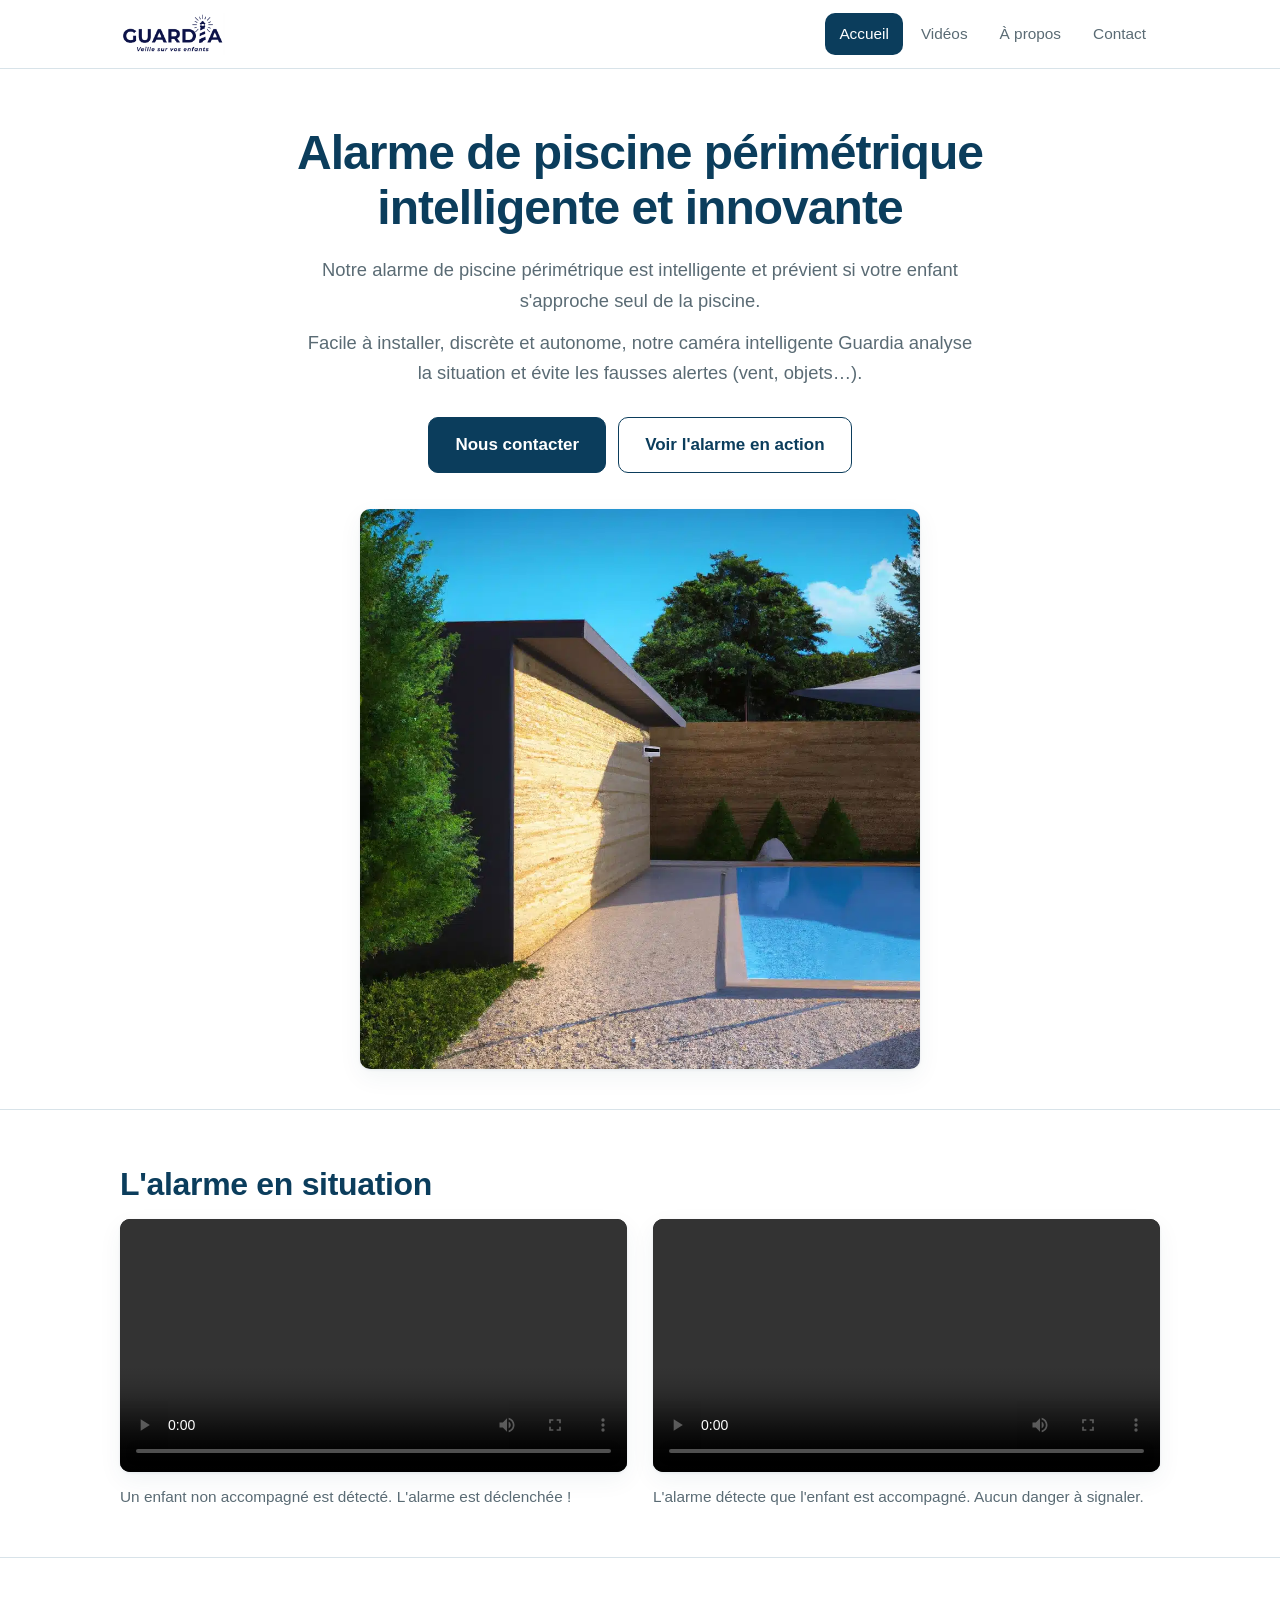
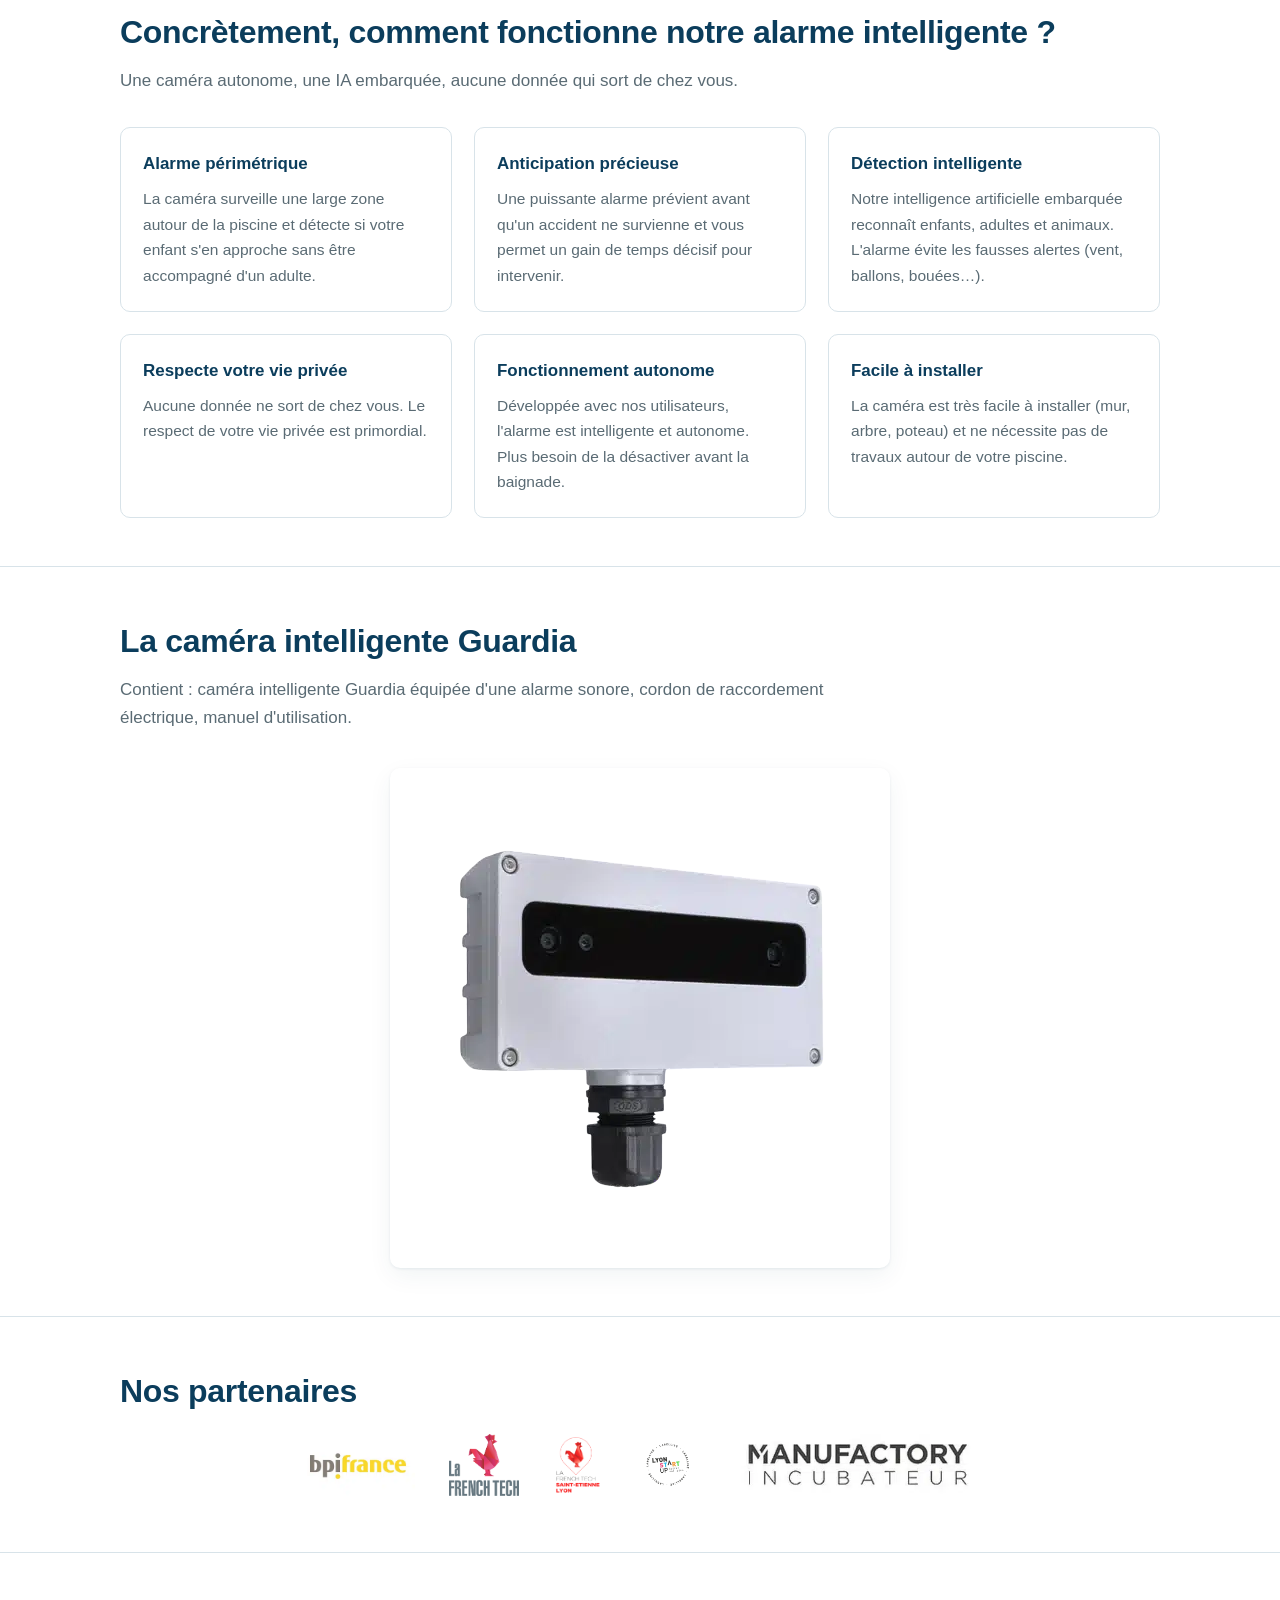
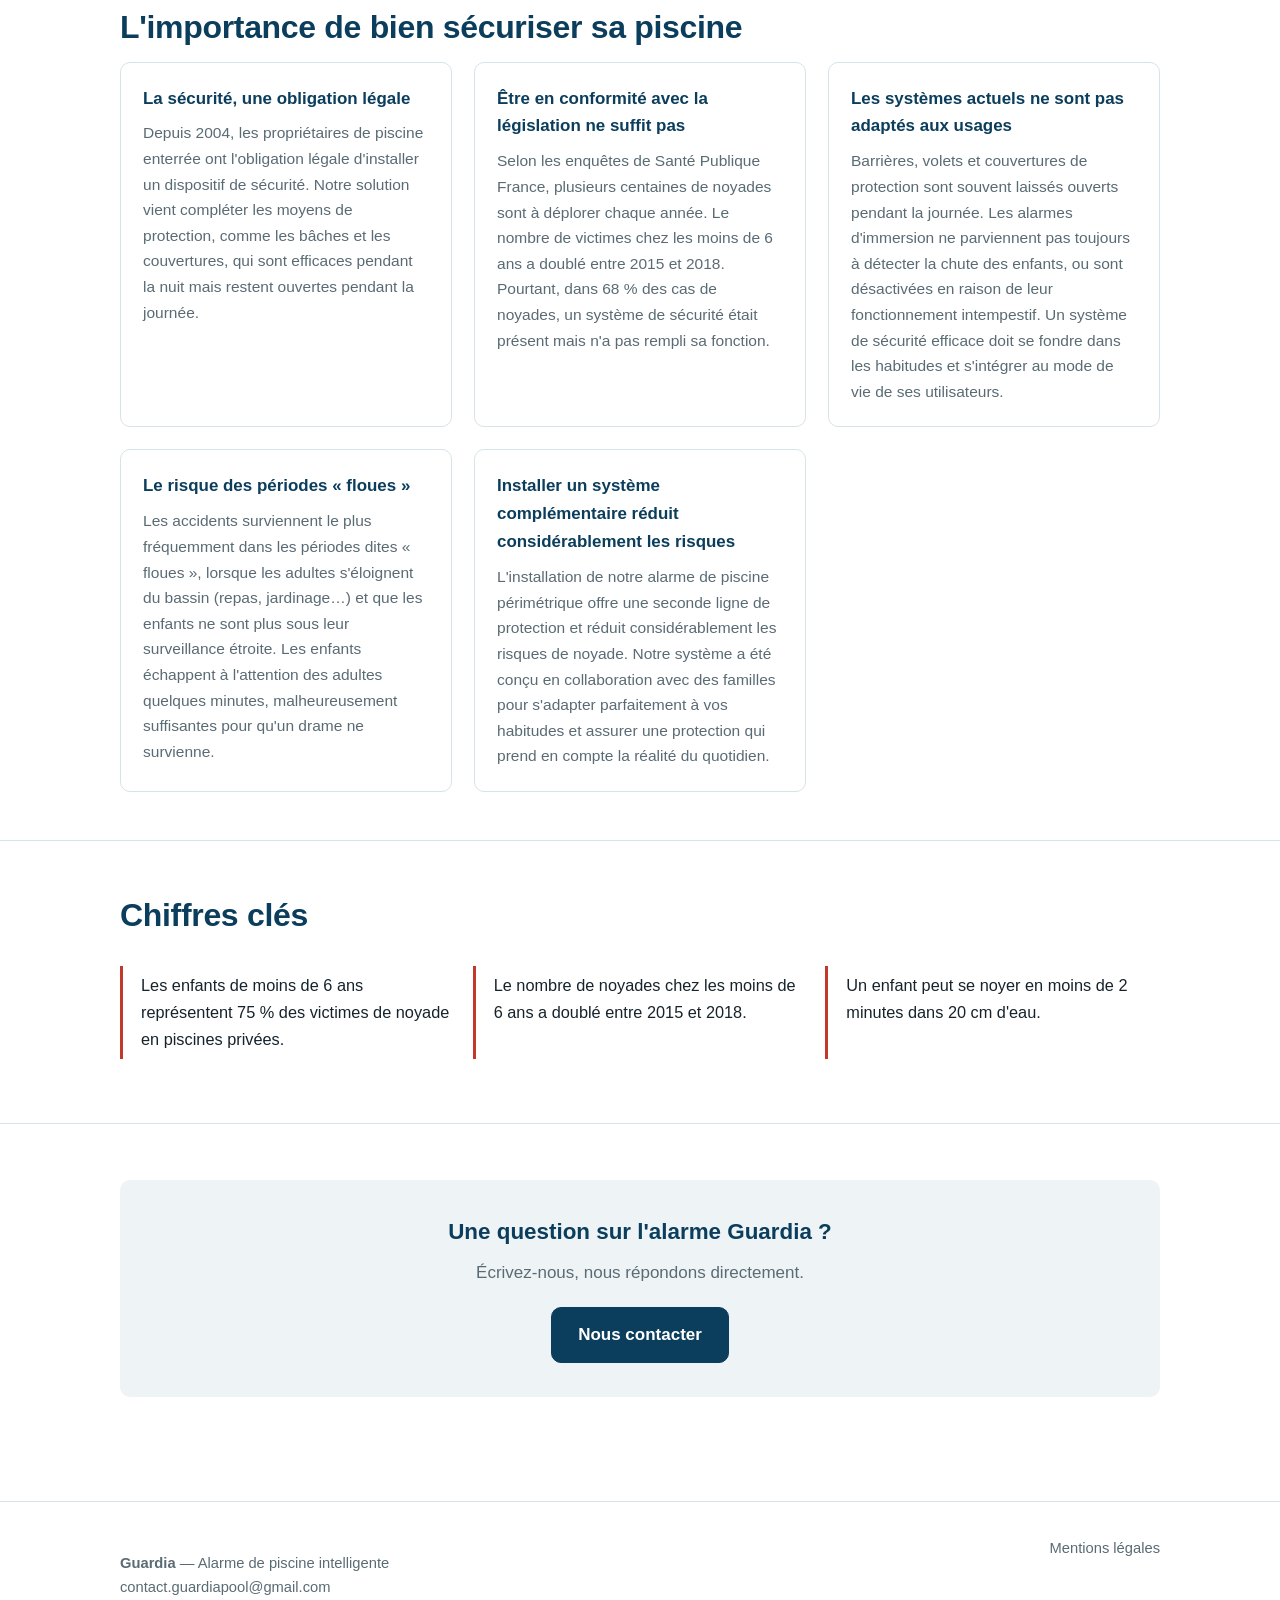
==== index.html @ 623201aa "feat: site vitrine statique de guardiapool.com HTML et CSS purs, sans dépendance ni framework. Les p" ====
<!DOCTYPE html>
<html lang="fr">
<head>
<meta charset="utf-8">
<meta name="viewport" content="width=device-width, initial-scale=1">
<title>Guardiapool — Alarme de piscine intelligente</title>
<meta name="description" content="Alarme de piscine périmétrique intelligente : une caméra autonome à IA embarquée qui prévient si un enfant s&#x27;approche seul du bassin.">
<link rel="icon" type="image/webp" href="assets/img/Lighthouse.webp">
<link rel="stylesheet" href="assets/css/style.css">
<meta property="og:title" content="Guardiapool — Alarme de piscine intelligente">
<meta property="og:description" content="Alarme de piscine périmétrique intelligente : une caméra autonome à IA embarquée qui prévient si un enfant s&#x27;approche seul du bassin.">
<meta property="og:type" content="website">
<meta property="og:locale" content="fr_FR">
<meta property="og:image" content="https://guardiapool.com/assets/img/Piscine-surveillee-par-Guardiapool-3.webp">
</head>
<body>

<header class="site-entete">
  <div class="contenu">
    <a class="logo" href="./">
      <img src="assets/img/cropped-Logo-GUARDIA.webp" alt="Guardiapool" height="42">
    </a>
    <nav class="nav">
        <a href="" aria-current="page">Accueil</a>
        <a href="videos/">Vidéos</a>
        <a href="a-propos/">À propos</a>
        <a href="contact/">Contact</a>
    </nav>
  </div>
</header>

<main>
  <section class="hero">
    <div class="contenu">
      <h1>Alarme de piscine périmétrique <br> intelligente et innovante</h1>
      <p class="accroche">Notre alarme de piscine périmétrique est intelligente et prévient
        si votre enfant s'approche seul de la piscine.</p>
      <p class="accroche">Facile à installer, discrète et autonome, notre caméra intelligente
        Guardia analyse la situation et évite les fausses alertes (vent, objets…).</p>
      <div class="actions">
        <a class="bouton" href="mailto:contact.guardiapool@gmail.com">Nous contacter</a>
        <a class="bouton secondaire" href="videos/">Voir l'alarme en action</a>
      </div>
      <div class="hero-visuel">
        <img src="assets/img/Piscine-surveillee-par-Guardiapool-3.webp"
             alt="Piscine surveillée par la caméra Guardiapool" width="1024" height="1024">
      </div>
    </div>
  </section>

  <section class="section">
    <div class="contenu">
      <h2>L&#x27;alarme en situation</h2>
      <div class="videos">
        <div class="video">
          <figure>
            <video controls preload="metadata" playsinline>
              <source src="assets/video/Danger-detecte.mp4" type="video/mp4">
              Votre navigateur ne peut pas lire cette vidéo.
            </video>
            <figcaption>Un enfant non accompagné est détecté. L&#x27;alarme est déclenchée !</figcaption>
          </figure>
        </div>
        <div class="video">
          <figure>
            <video controls preload="metadata" playsinline>
              <source src="assets/video/Adulte-detecte.mp4" type="video/mp4">
              Votre navigateur ne peut pas lire cette vidéo.
            </video>
            <figcaption>L&#x27;alarme détecte que l&#x27;enfant est accompagné. Aucun danger à signaler.</figcaption>
          </figure>
        </div>
      </div>
    </div>
  </section>

  <section class="section">
    <div class="contenu">
      <h2>Concrètement, comment fonctionne notre alarme intelligente ?</h2>
      <p class="intro">Une caméra autonome, une IA embarquée, aucune donnée qui sort de chez vous.</p>
      <div class="grille">
        <div class="carte">
          <h3>Alarme périmétrique</h3>
          <p>La caméra surveille une large zone autour de la piscine et détecte si votre enfant s&#x27;en approche sans être accompagné d&#x27;un adulte.</p>
        </div>
        <div class="carte">
          <h3>Anticipation précieuse</h3>
          <p>Une puissante alarme prévient avant qu&#x27;un accident ne survienne et vous permet un gain de temps décisif pour intervenir.</p>
        </div>
        <div class="carte">
          <h3>Détection intelligente</h3>
          <p>Notre intelligence artificielle embarquée reconnaît enfants, adultes et animaux. L&#x27;alarme évite les fausses alertes (vent, ballons, bouées…).</p>
        </div>
        <div class="carte">
          <h3>Respecte votre vie privée</h3>
          <p>Aucune donnée ne sort de chez vous. Le respect de votre vie privée est primordial.</p>
        </div>
        <div class="carte">
          <h3>Fonctionnement autonome</h3>
          <p>Développée avec nos utilisateurs, l&#x27;alarme est intelligente et autonome. Plus besoin de la désactiver avant la baignade.</p>
        </div>
        <div class="carte">
          <h3>Facile à installer</h3>
          <p>La caméra est très facile à installer (mur, arbre, poteau) et ne nécessite pas de travaux autour de votre piscine.</p>
        </div>
      </div>
    </div>
  </section>

  <section class="section">
    <div class="contenu">
      <h2>La caméra intelligente Guardia</h2>
      <p class="intro">Contient : caméra intelligente Guardia équipée d'une alarme sonore,
        cordon de raccordement électrique, manuel d'utilisation.</p>
      <div class="hero-visuel">
        <img src="assets/img/Camera-Luxonis.webp" alt="Caméra intelligente Guardia"
             loading="lazy">
      </div>
    </div>
  </section>

  <section class="section">
    <div class="contenu">
      <h2>Nos partenaires</h2>
      <div class="partenaires">
        <img src="assets/img/BPI-France.webp" alt="BPI France" loading="lazy">
        <img src="assets/img/Logo-french-tech.webp" alt="French Tech" loading="lazy">
        <img src="assets/img/Logo_FT_SaintEtienne-Lyon_Couleur__1_.png" alt="French Tech Saint-Étienne — Lyon" loading="lazy">
        <img src="assets/img/Macaron-labellise-LSU.webp" alt="Labellisé Lyon Start Up" loading="lazy">
        <img src="assets/img/Logo-manufactpry.webp" alt="Manufactory" loading="lazy">
      </div>
    </div>
  </section>

  <section class="section">
    <div class="contenu">
      <h2>L'importance de bien sécuriser sa piscine</h2>
      <div class="grille">
        <div class="carte">
          <h3>La sécurité, une obligation légale</h3>
          <p>Depuis 2004, les propriétaires de piscine enterrée ont l&#x27;obligation légale d&#x27;installer un dispositif de sécurité. Notre solution vient compléter les moyens de protection, comme les bâches et les couvertures, qui sont efficaces pendant la nuit mais restent ouvertes pendant la journée.</p>
        </div>
        <div class="carte">
          <h3>Être en conformité avec la législation ne suffit pas</h3>
          <p>Selon les enquêtes de Santé Publique France, plusieurs centaines de noyades sont à déplorer chaque année. Le nombre de victimes chez les moins de 6 ans a doublé entre 2015 et 2018. Pourtant, dans 68 % des cas de noyades, un système de sécurité était présent mais n&#x27;a pas rempli sa fonction.</p>
        </div>
        <div class="carte">
          <h3>Les systèmes actuels ne sont pas adaptés aux usages</h3>
          <p>Barrières, volets et couvertures de protection sont souvent laissés ouverts pendant la journée. Les alarmes d&#x27;immersion ne parviennent pas toujours à détecter la chute des enfants, ou sont désactivées en raison de leur fonctionnement intempestif. Un système de sécurité efficace doit se fondre dans les habitudes et s&#x27;intégrer au mode de vie de ses utilisateurs.</p>
        </div>
        <div class="carte">
          <h3>Le risque des périodes « floues »</h3>
          <p>Les accidents surviennent le plus fréquemment dans les périodes dites « floues », lorsque les adultes s&#x27;éloignent du bassin (repas, jardinage…) et que les enfants ne sont plus sous leur surveillance étroite. Les enfants échappent à l&#x27;attention des adultes quelques minutes, malheureusement suffisantes pour qu&#x27;un drame ne survienne.</p>
        </div>
        <div class="carte">
          <h3>Installer un système complémentaire réduit considérablement les risques</h3>
          <p>L&#x27;installation de notre alarme de piscine périmétrique offre une seconde ligne de protection et réduit considérablement les risques de noyade. Notre système a été conçu en collaboration avec des familles pour s&#x27;adapter parfaitement à vos habitudes et assurer une protection qui prend en compte la réalité du quotidien.</p>
        </div>
      </div>
    </div>
  </section>

  <section class="section">
    <div class="contenu">
      <h2>Chiffres clés</h2>
      <div class="chiffres">
        <p class="chiffre">Les enfants de moins de 6 ans représentent 75 % des victimes de noyade en piscines privées.</p>
        <p class="chiffre">Le nombre de noyades chez les moins de 6 ans a doublé entre 2015 et 2018.</p>
        <p class="chiffre">Un enfant peut se noyer en moins de 2 minutes dans 20 cm d&#x27;eau.</p>
      </div>
    </div>
  </section>

  <section class="section">
    <div class="contenu">
      <div class="bandeau">
        <h2>Une question sur l&#x27;alarme Guardia ?</h2>
        <p>Écrivez-nous, nous répondons directement.</p>
        <a class="bouton" href="mailto:contact.guardiapool@gmail.com">Nous contacter</a>
      </div>
    </div>
  </section>

</main>

<footer class="site-pied">
  <div class="contenu">
    <p class="mention">
      <strong>Guardia</strong> — Alarme de piscine intelligente<br>
      <a href="mailto:contact.guardiapool@gmail.com">contact.guardiapool@gmail.com</a>
    </p>
    <nav>
        <a href="mentions-legales/">Mentions légales</a>
    </nav>
  </div>
</footer>

</body>
</html>
---- assets/css/style.css ----
/* Guardiapool — feuille de style unique, sans dépendance externe. */

:root {
  --bleu:        #0b3d5c;
  --bleu-clair:  #1a6f9e;
  --eau:         #2fa8c8;
  --encre:       #16232b;
  --gris:        #5a6b74;
  --gris-clair:  #eef3f6;
  --bordure:     #d8e3e9;
  --blanc:       #ffffff;
  --alerte:      #c0392b;
  --rayon:       10px;
  --largeur:     1080px;
  --ombre:       0 1px 3px rgba(11, 61, 92, .08), 0 8px 24px rgba(11, 61, 92, .06);
}

*, *::before, *::after { box-sizing: border-box; }

html { -webkit-text-size-adjust: 100%; }

body {
  margin: 0;
  font-family: -apple-system, BlinkMacSystemFont, "Segoe UI", Roboto, Helvetica, Arial, sans-serif;
  font-size: 17px;
  line-height: 1.65;
  color: var(--encre);
  background: var(--blanc);
}

img, video { max-width: 100%; height: auto; display: block; }

a { color: var(--bleu-clair); }
a:hover { color: var(--bleu); }

.contenu { max-width: var(--largeur); margin: 0 auto; padding: 0 20px; }

/* ---------- En-tête ---------- */

.site-entete {
  border-bottom: 1px solid var(--bordure);
  background: var(--blanc);
  position: sticky;
  top: 0;
  z-index: 10;
}

.site-entete .contenu {
  display: flex;
  align-items: center;
  justify-content: space-between;
  gap: 16px;
  min-height: 68px;
  flex-wrap: wrap;
}

.logo { display: flex; align-items: center; text-decoration: none; color: var(--bleu); }
.logo img { height: 42px; width: auto; }

.nav { display: flex; gap: 4px; flex-wrap: wrap; }
.nav a {
  padding: 8px 14px;
  border-radius: var(--rayon);
  text-decoration: none;
  color: var(--gris);
  font-weight: 500;
  font-size: .96rem;
}
.nav a:hover { background: var(--gris-clair); color: var(--bleu); }
.nav a[aria-current="page"] { background: var(--bleu); color: var(--blanc); }

/* ---------- Hero ---------- */

.hero { padding: 56px 0 40px; text-align: center; }
.hero h1 {
  font-size: clamp(1.9rem, 5vw, 3rem);
  line-height: 1.15;
  margin: 0 0 20px;
  color: var(--bleu);
  letter-spacing: -.02em;
}
.hero .accroche { font-size: 1.15rem; color: var(--gris); max-width: 680px; margin: 0 auto 12px; }

.hero-visuel { margin: 36px auto 0; max-width: 560px; }
.hero-visuel img { border-radius: var(--rayon); box-shadow: var(--ombre); margin: 0 auto; }

/* ---------- Boutons ---------- */

.bouton {
  display: inline-block;
  padding: 13px 26px;
  border-radius: var(--rayon);
  background: var(--bleu);
  color: var(--blanc) !important;
  text-decoration: none;
  font-weight: 600;
  border: 1px solid var(--bleu);
}
.bouton:hover { background: var(--bleu-clair); border-color: var(--bleu-clair); }
.bouton.secondaire { background: transparent; color: var(--bleu) !important; }
.bouton.secondaire:hover { background: var(--gris-clair); }
.actions { display: flex; gap: 12px; justify-content: center; flex-wrap: wrap; margin-top: 28px; }

/* ---------- Sections ---------- */

.section { padding: 48px 0; border-top: 1px solid var(--bordure); }
.section > .contenu > h2 {
  font-size: clamp(1.4rem, 3.5vw, 2rem);
  color: var(--bleu);
  margin: 0 0 8px;
  letter-spacing: -.01em;
}
.section .intro { color: var(--gris); margin: 0 0 32px; max-width: 720px; }

.grille { display: grid; gap: 22px; grid-template-columns: repeat(auto-fit, minmax(260px, 1fr)); }

.carte {
  border: 1px solid var(--bordure);
  border-radius: var(--rayon);
  padding: 22px;
  background: var(--blanc);
}
.carte h3 { margin: 0 0 8px; font-size: 1.06rem; color: var(--bleu); }
.carte p { margin: 0; color: var(--gris); font-size: .97rem; }

/* ---------- Vidéos ---------- */

.videos { display: grid; gap: 26px; grid-template-columns: repeat(auto-fit, minmax(300px, 1fr)); }
.video figure { margin: 0; }
.video video { border-radius: var(--rayon); background: #000; width: 100%; box-shadow: var(--ombre); }
.video figcaption { margin-top: 12px; color: var(--gris); font-size: .96rem; }

/* ---------- Chiffres ---------- */

.chiffres { display: grid; gap: 18px; grid-template-columns: repeat(auto-fit, minmax(240px, 1fr)); }
.chiffre {
  border-left: 3px solid var(--alerte);
  padding: 6px 0 6px 18px;
  color: var(--encre);
  font-size: 1.02rem;
}

/* ---------- Partenaires ---------- */

.partenaires {
  display: flex;
  flex-wrap: wrap;
  gap: 34px;
  align-items: center;
  justify-content: center;
  padding: 8px 0;
}
.partenaires img { max-height: 62px; width: auto; opacity: .85; }
.partenaires img:hover { opacity: 1; }

/* ---------- Prose (mentions légales) ---------- */

.prose { max-width: 760px; padding: 40px 0 56px; }
.prose h1 { font-size: 1.9rem; color: var(--bleu); margin: 0 0 6px; letter-spacing: -.01em; }
.prose h2 { font-size: 1.2rem; color: var(--bleu); margin: 34px 0 8px; }
.prose h3 { font-size: 1.04rem; margin: 24px 0 6px; }
.prose p, .prose li { color: var(--encre); }
.prose .date { color: var(--gris); font-size: .93rem; margin-bottom: 28px; }
.prose ul { padding-left: 22px; }

/* ---------- Bandeau contact ---------- */

.bandeau {
  background: var(--gris-clair);
  border-radius: var(--rayon);
  padding: 34px 26px;
  text-align: center;
  margin: 8px 0;
}
.bandeau h2 { margin: 0 0 8px; color: var(--bleu); font-size: 1.4rem; }
.bandeau p { margin: 0 0 20px; color: var(--gris); }

/* ---------- Pied de page ---------- */

.site-pied {
  border-top: 1px solid var(--bordure);
  margin-top: 48px;
  padding: 34px 0;
  font-size: .92rem;
  color: var(--gris);
}
.site-pied .contenu { display: flex; gap: 20px; justify-content: space-between; flex-wrap: wrap; }
.site-pied a { color: var(--gris); text-decoration: none; }
.site-pied a:hover { color: var(--bleu); text-decoration: underline; }
.site-pied nav { display: flex; gap: 16px; flex-wrap: wrap; }
.site-pied .mention { max-width: 420px; }

@media (max-width: 600px) {
  body { font-size: 16px; }
  .hero { padding: 36px 0 28px; }
  .section { padding: 36px 0; }
  .site-entete .contenu {
    min-height: 0;
    padding: 10px 16px;
    gap: 8px;
  }
  .logo img { height: 34px; }
  /* La nav doit tenir sur une seule ligne à 375 px. */
  .nav { gap: 2px; }
  .nav a { padding: 7px 9px; font-size: .86rem; }
}
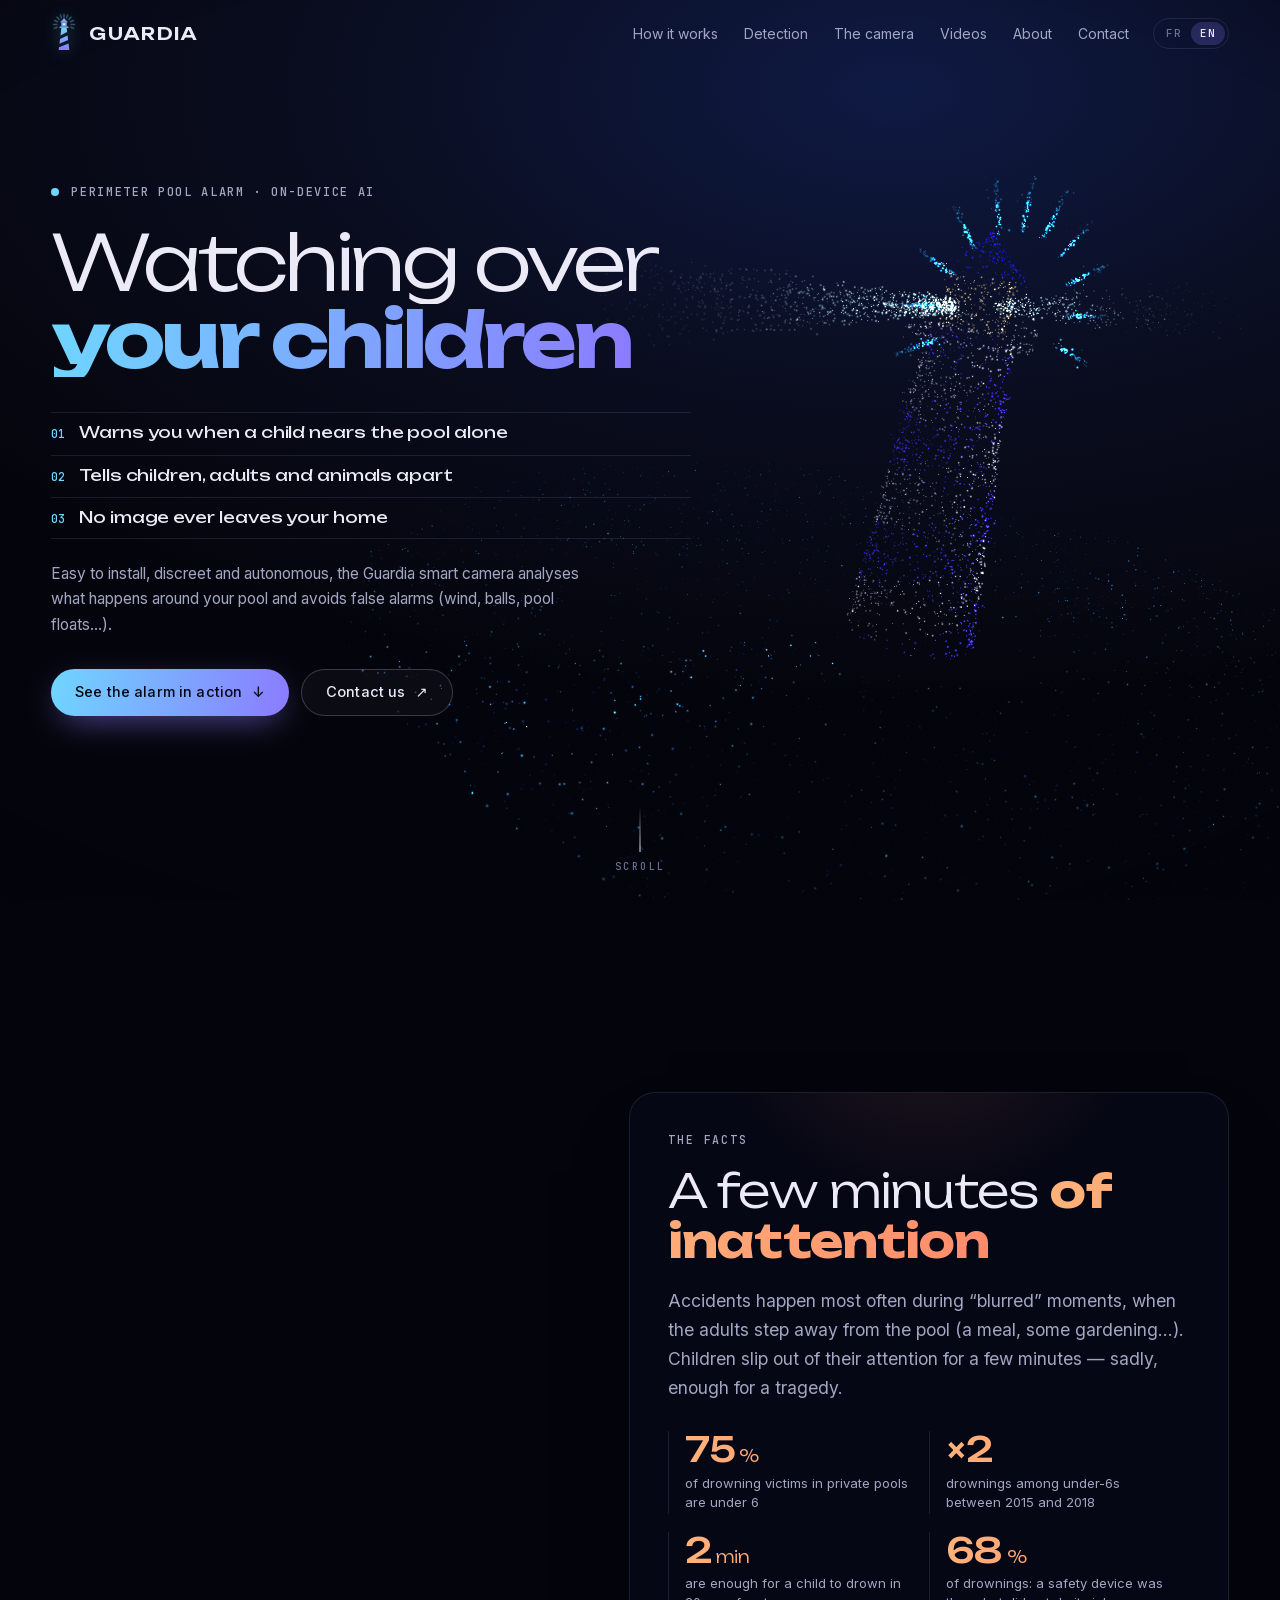
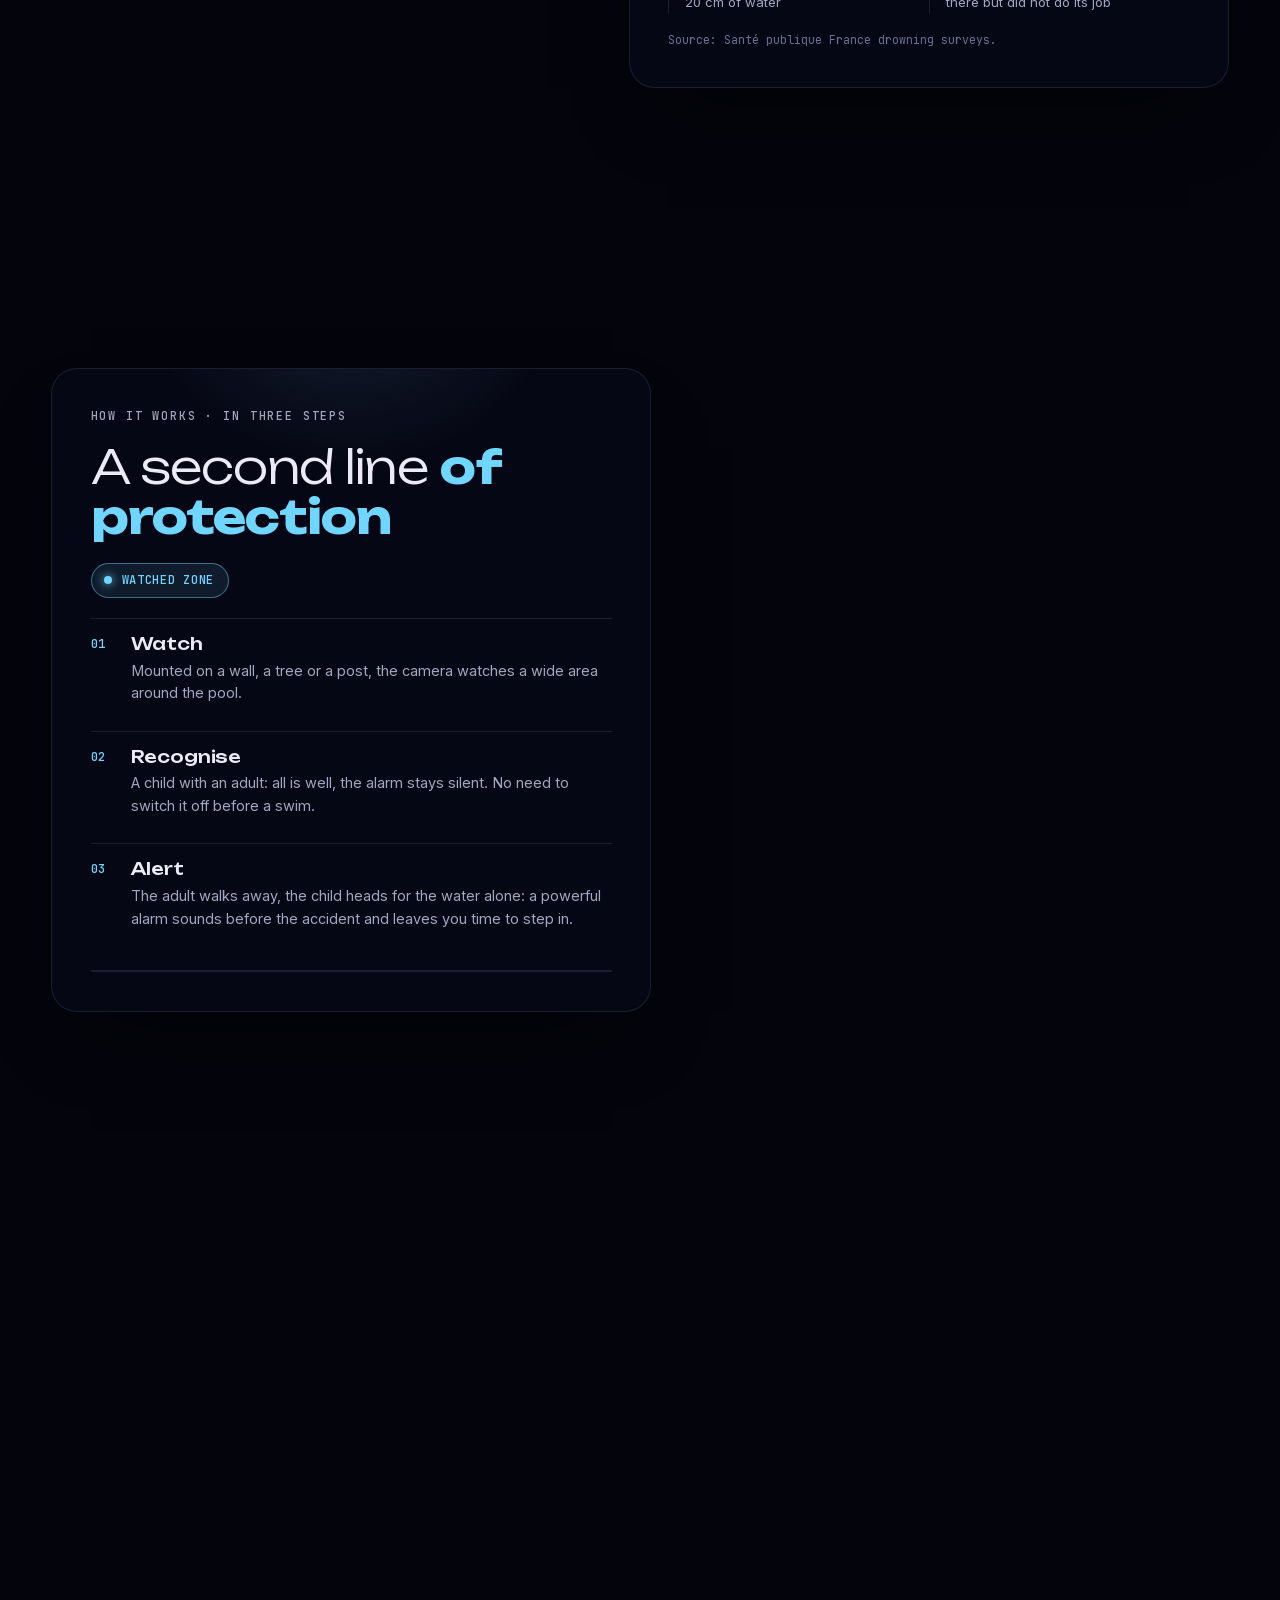
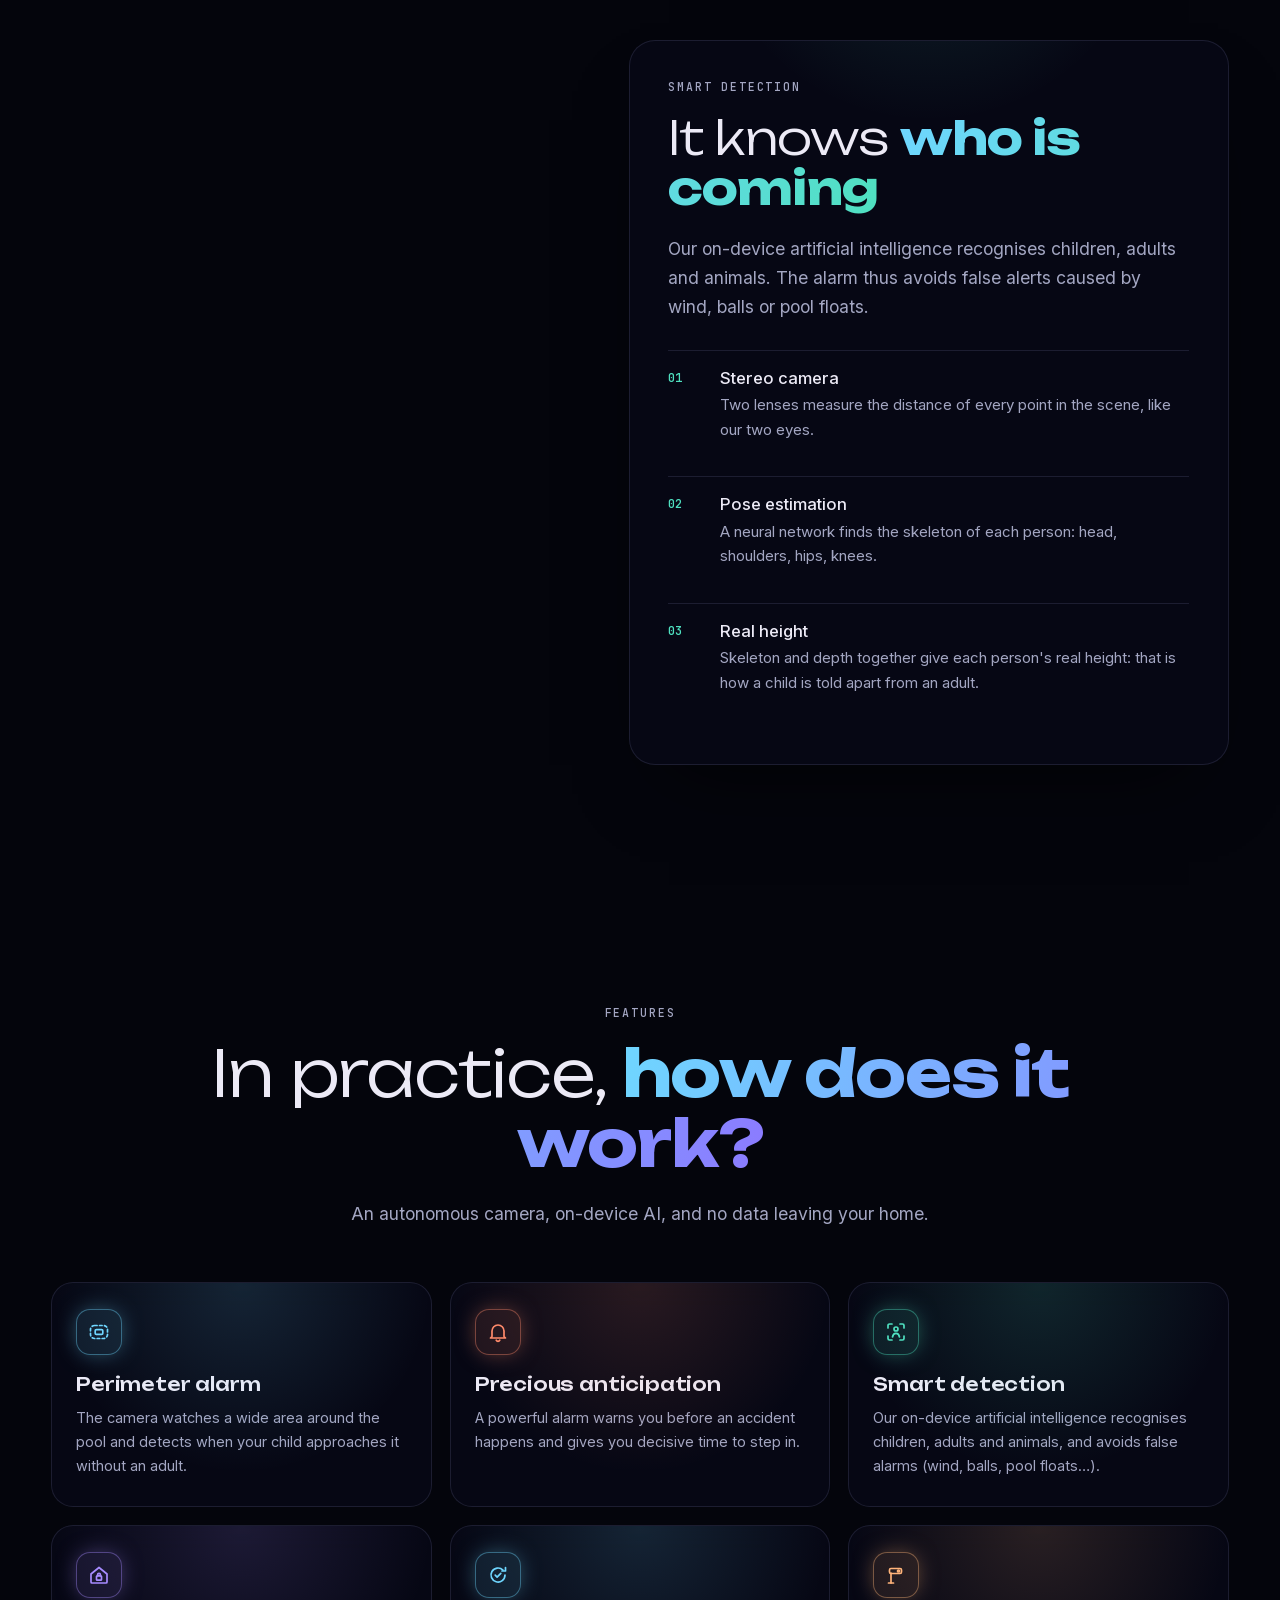
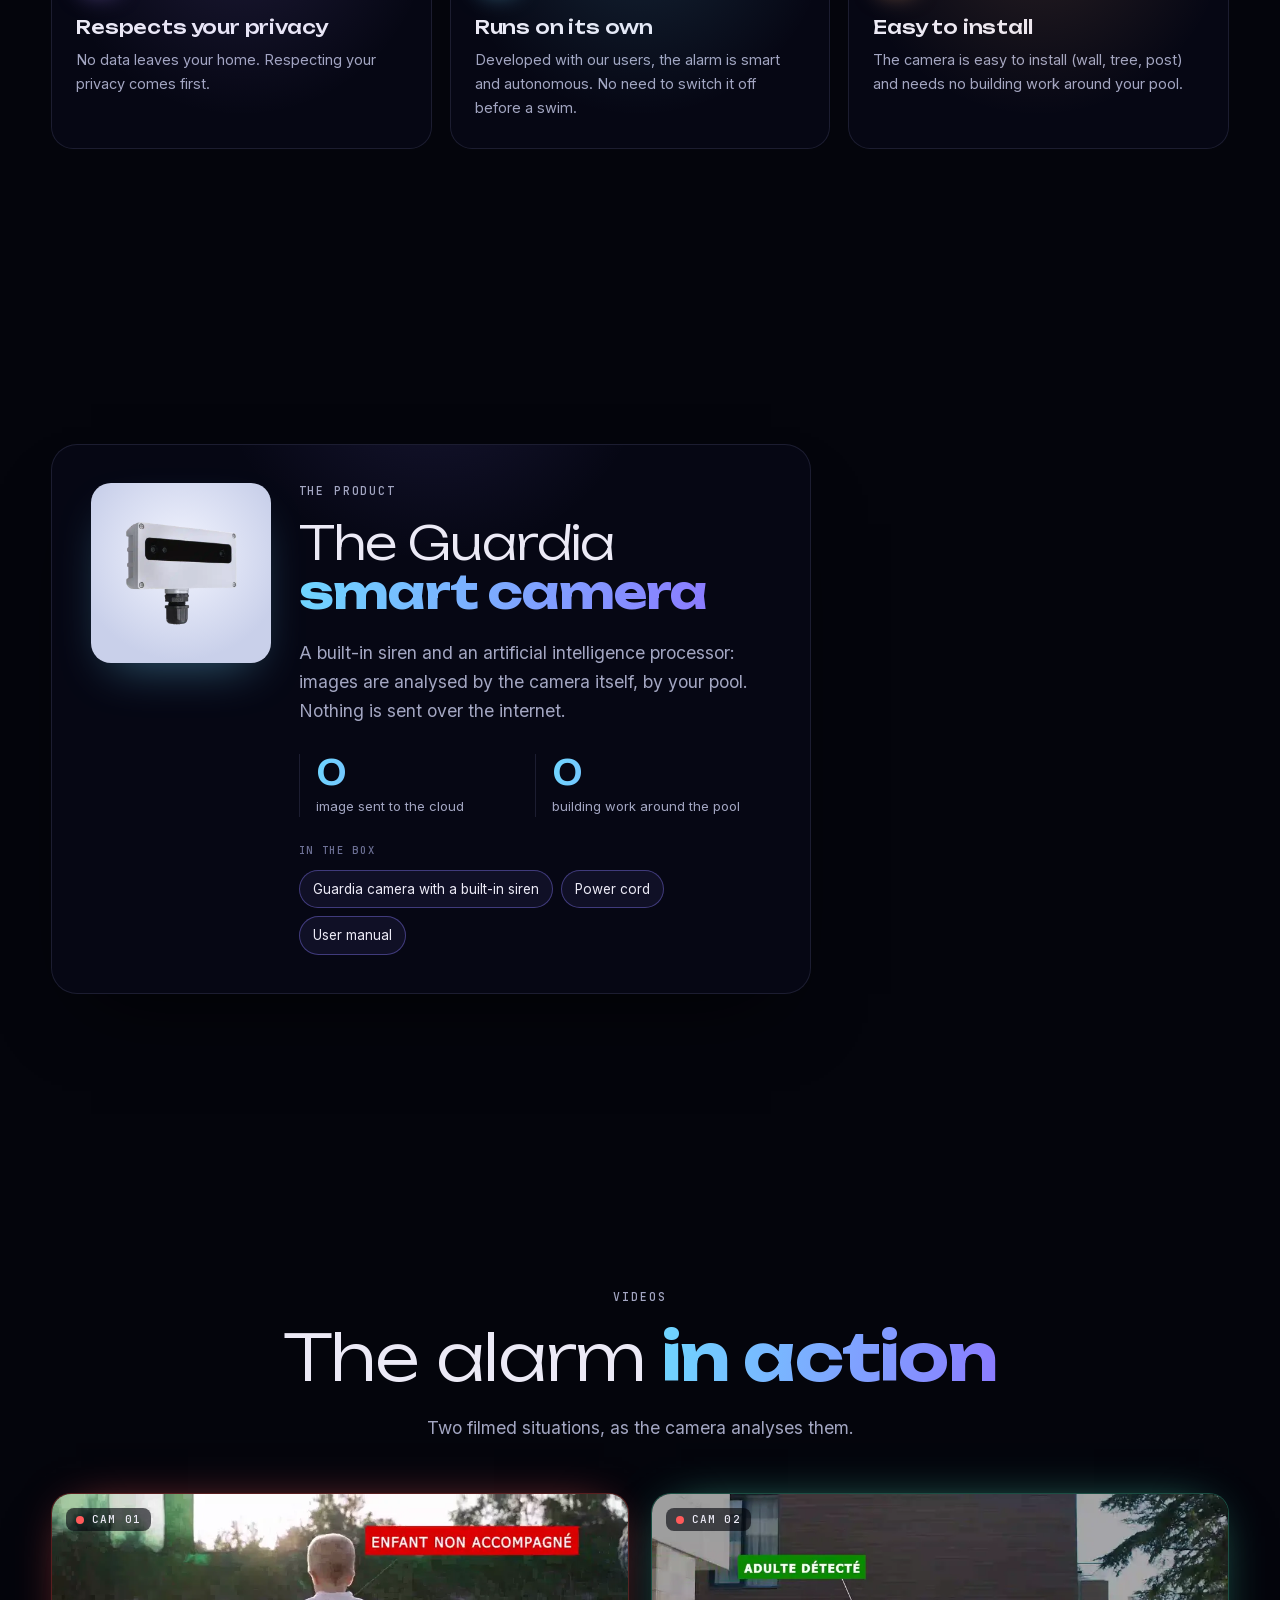
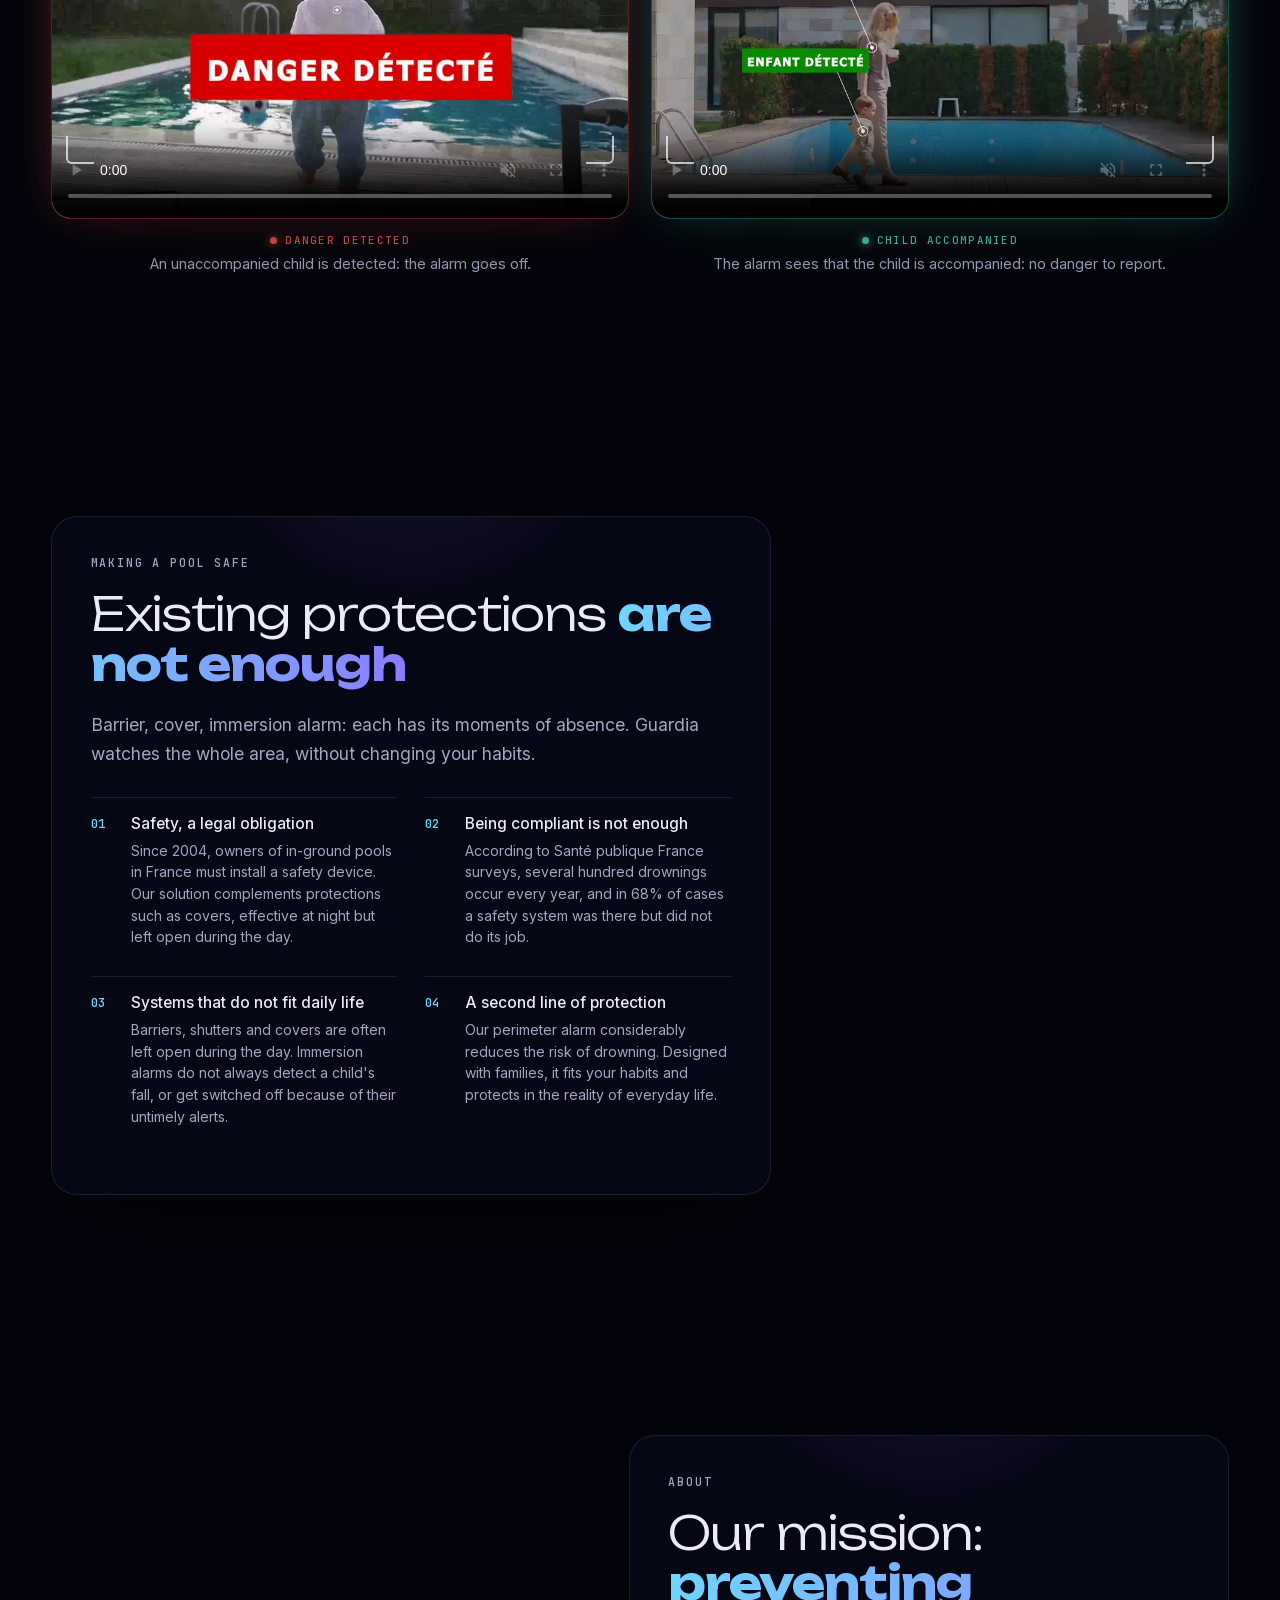
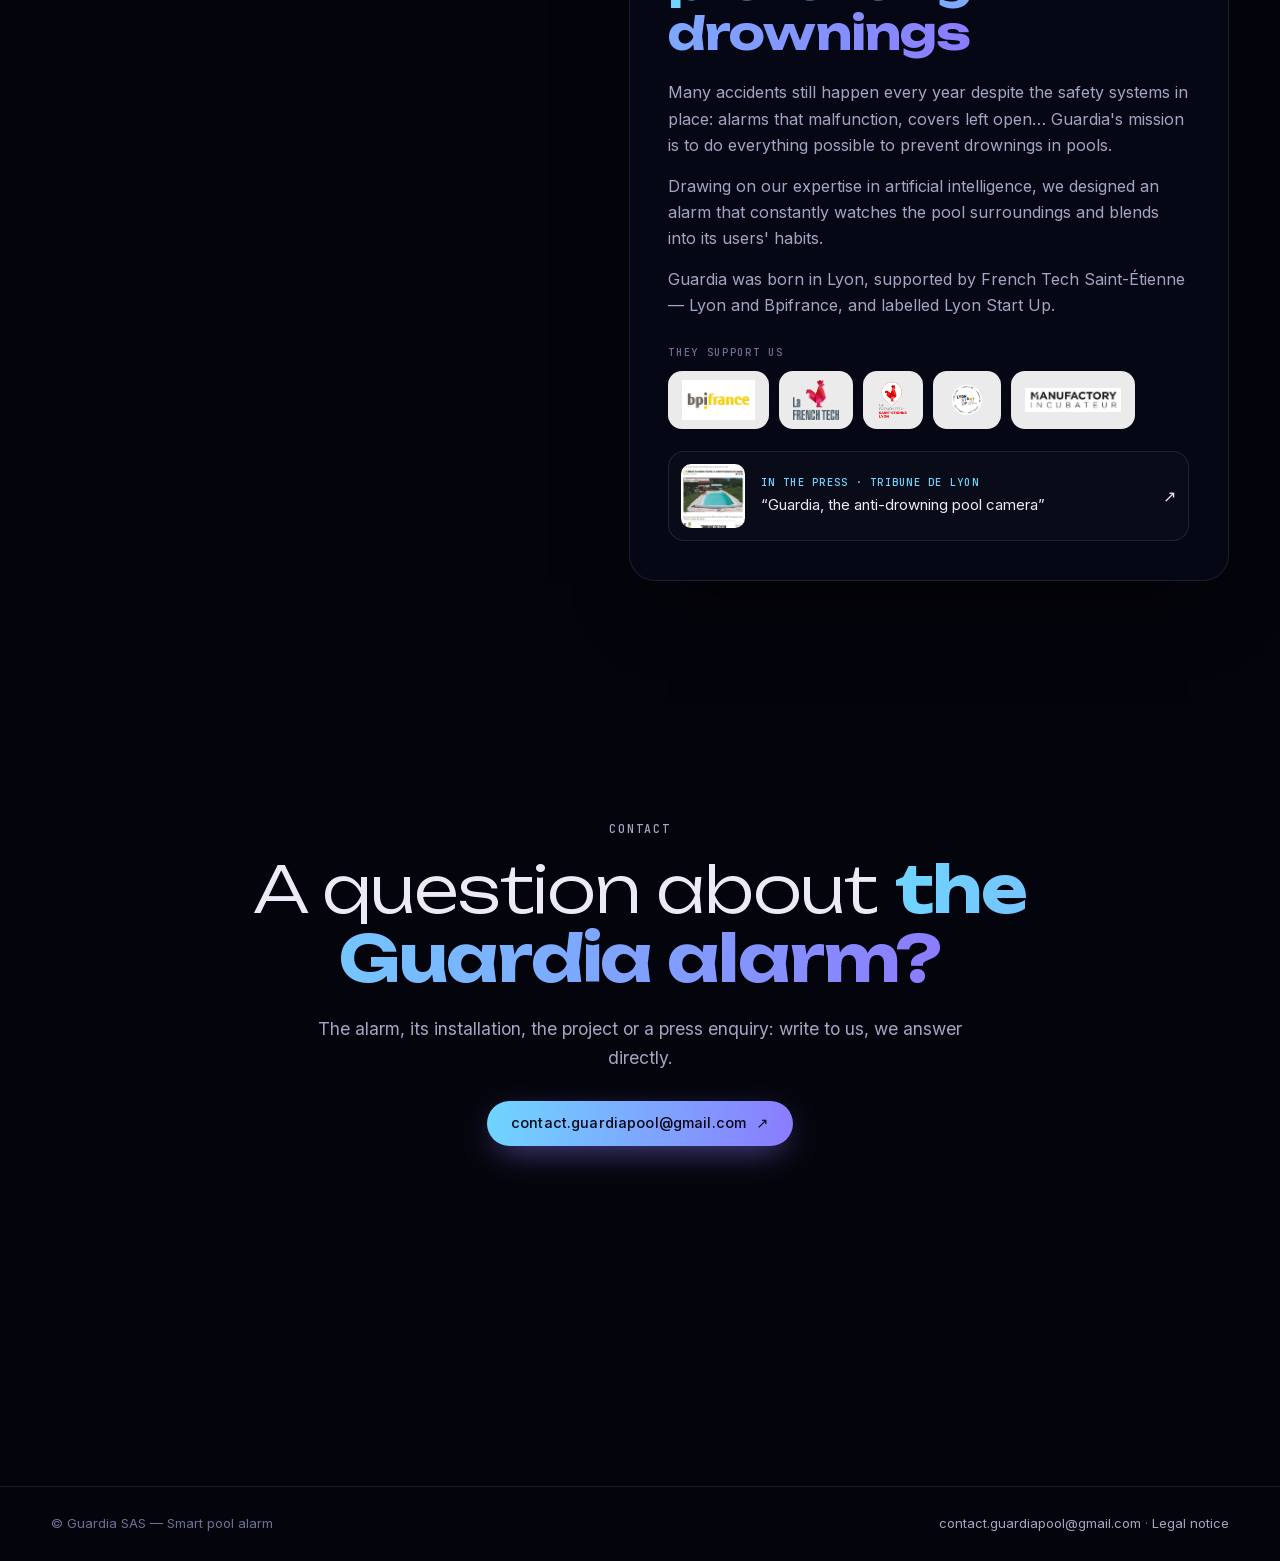
==== commit 3a465f37: "Redesign: the shared dark identity with a particle field, bilingual one-page site Same visual langua" ====
--- a/index.html
+++ b/index.html
@@ -1,199 +1,346 @@
-<!DOCTYPE html>
+<!doctype html>
 <html lang="fr">
 <head>
-<meta charset="utf-8">
-<meta name="viewport" content="width=device-width, initial-scale=1">
-<title>Guardiapool — Alarme de piscine intelligente</title>
-<meta name="description" content="Alarme de piscine périmétrique intelligente : une caméra autonome à IA embarquée qui prévient si un enfant s&#x27;approche seul du bassin.">
-<link rel="icon" type="image/webp" href="assets/img/Lighthouse.webp">
-<link rel="stylesheet" href="assets/css/style.css">
-<meta property="og:title" content="Guardiapool — Alarme de piscine intelligente">
-<meta property="og:description" content="Alarme de piscine périmétrique intelligente : une caméra autonome à IA embarquée qui prévient si un enfant s&#x27;approche seul du bassin.">
-<meta property="og:type" content="website">
-<meta property="og:locale" content="fr_FR">
-<meta property="og:image" content="https://guardiapool.com/assets/img/Piscine-surveillee-par-Guardiapool-3.webp">
+  <meta charset="utf-8">
+  <meta name="viewport" content="width=device-width, initial-scale=1">
+  <title>Guardia — Alarme de piscine périmétrique intelligente</title>
+  <meta name="description" content="Alarme de piscine périmétrique intelligente : une caméra autonome à IA embarquée qui prévient si un enfant s&#x27;approche seul du bassin. Aucune image ne sort de chez vous.">
+  <meta name="theme-color" content="#04050c">
+  <link rel="canonical" href="https://guardiapool.com/">
+  <link rel="alternate" hreflang="fr" href="https://guardiapool.com/?lang=fr">
+  <link rel="alternate" hreflang="en" href="https://guardiapool.com/?lang=en">
+  <link rel="alternate" hreflang="x-default" href="https://guardiapool.com/">
+  <meta property="og:type" content="website">
+  <meta property="og:url" content="https://guardiapool.com/">
+  <meta property="og:title" content="Guardia — Alarme de piscine périmétrique intelligente">
+  <meta property="og:description" content="Alarme de piscine périmétrique intelligente : une caméra autonome à IA embarquée qui prévient si un enfant s&#x27;approche seul du bassin. Aucune image ne sort de chez vous.">
+  <meta property="og:image" content="https://guardiapool.com/assets/og.jpg">
+  <meta name="twitter:card" content="summary_large_image">
+  <script>
+    (function () {
+      var ok = ['fr', 'en'], lang = null;
+      try {
+        var q = new URLSearchParams(location.search).get('lang');
+        if (ok.indexOf(q) >= 0) { lang = q; localStorage.setItem('lang', q); }
+        else if (ok.indexOf(localStorage.getItem('lang')) >= 0) lang = localStorage.getItem('lang');
+      } catch (e) {}
+      if (!lang) {
+        var ls = navigator.languages || [navigator.language || ''];
+        for (var i = 0; i < ls.length && !lang; i++) { var b = String(ls[i]).slice(0, 2).toLowerCase(); if (ok.indexOf(b) >= 0) lang = b; }
+      }
+      document.documentElement.lang = lang || 'en';
+    })();
+  </script>
+  <link rel="icon" type="image/svg+xml" href="assets/img/favicon.svg">
+  <link rel="apple-touch-icon" href="assets/img/icon-256.png">
+  <link rel="preload" as="font" type="font/woff2" href="assets/fonts/unbounded-latin.woff2" crossorigin>
+  <link rel="preload" as="font" type="font/woff2" href="assets/fonts/inter-latin.woff2" crossorigin>
+  <link href="assets/css/style.css" rel="stylesheet">
+  <script type="importmap">
+  {
+    "imports": {
+      "three": "./assets/vendor/three.module.js"
+    }
+  }
+  </script>
 </head>
-<body>
-
-<header class="site-entete">
-  <div class="contenu">
-    <a class="logo" href="./">
-      <img src="assets/img/cropped-Logo-GUARDIA.webp" alt="Guardiapool" height="42">
-    </a>
-    <nav class="nav">
-        <a href="" aria-current="page">Accueil</a>
-        <a href="videos/">Vidéos</a>
-        <a href="a-propos/">À propos</a>
-        <a href="contact/">Contact</a>
-    </nav>
-  </div>
-</header>
-
-<main>
-  <section class="hero">
-    <div class="contenu">
-      <h1>Alarme de piscine périmétrique <br> intelligente et innovante</h1>
-      <p class="accroche">Notre alarme de piscine périmétrique est intelligente et prévient
-        si votre enfant s'approche seul de la piscine.</p>
-      <p class="accroche">Facile à installer, discrète et autonome, notre caméra intelligente
-        Guardia analyse la situation et évite les fausses alertes (vent, objets…).</p>
-      <div class="actions">
-        <a class="bouton" href="mailto:contact.guardiapool@gmail.com">Nous contacter</a>
-        <a class="bouton secondaire" href="videos/">Voir l'alarme en action</a>
-      </div>
-      <div class="hero-visuel">
-        <img src="assets/img/Piscine-surveillee-par-Guardiapool-3.webp"
-             alt="Piscine surveillée par la caméra Guardiapool" width="1024" height="1024">
-      </div>
+<body class="is-loading">
+  <canvas id="field" class="field" aria-hidden="true"></canvas>
+  <div class="veil" aria-hidden="true"></div>
+  <div class="scroll-progress" aria-hidden="true"><span></span></div>
+
+  <nav class="topnav" aria-label="Navigation principale" data-i18n-aria="nav.aria">
+    <a href="#top" class="brand" aria-label="Guardia"><svg class="brand-mark" viewBox="0 0 64 64" aria-hidden="true" xmlns="http://www.w3.org/2000/svg"><defs><linearGradient id="lh-g" x1="0" y1="0" x2="0" y2="1"><stop offset="0" stop-color="#6fd6ff"/><stop offset="1" stop-color="#8b7bff"/></linearGradient></defs><g stroke="#6fd6ff" stroke-width="2.4" stroke-linecap="round"><line class="lh-ray" style="--i:0" x1="20.54" y1="20.67" x2="15.46" y2="22.52"/><line class="lh-ray" style="--i:1" x1="19.81" y1="16.07" x2="14.41" y2="15.89"/><line class="lh-ray" style="--i:2" x1="20.94" y1="11.34" x2="16.05" y2="9.06"/><line class="lh-ray" style="--i:3" x1="23.84" y1="7.43" x2="20.22" y2="3.42"/><line class="lh-ray" style="--i:4" x1="27.83" y1="5.04" x2="25.98" y2="-0.04"/><line class="lh-ray" style="--i:5" x1="32.00" y1="4.30" x2="32.00" y2="-1.10"/><line class="lh-ray" style="--i:6" x1="36.17" y1="5.04" x2="38.02" y2="-0.04"/><line class="lh-ray" style="--i:7" x1="40.16" y1="7.43" x2="43.78" y2="3.42"/><line class="lh-ray" style="--i:8" x1="43.06" y1="11.34" x2="47.95" y2="9.06"/><line class="lh-ray" style="--i:9" x1="44.19" y1="16.07" x2="49.59" y2="15.89"/><line class="lh-ray" style="--i:10" x1="43.46" y1="20.67" x2="48.54" y2="22.52"/></g><g fill="url(#lh-g)"><path d="M25.2 12.2L32 5.6l6.8 6.6z"/><path fill-rule="evenodd" d="M27.4 12.2h9.2v7.2h-9.2zM30 13.8v4h4v-4z"/><rect x="24.4" y="19.4" width="15.2" height="2.7" rx="1"/><path fill-rule="evenodd" d="M27.6 22.1h8.8l4.6 37H23zM26.06 34.5L37.2 28.5l.74 6-12.63 6zM24.32 48.5L38.87 42l.75 6-16.05 6.5z"/></g><rect class="lh-lamp" x="30" y="13.8" width="4" height="4" fill="#fff3d6"/></svg><span class="brand-text">Guardia</span></a>
+    <div class="nav-links">
+      <a href="#fonctionnement" data-i18n="nav.how">Le principe</a>
+      <a href="#detection" data-i18n="nav.detect">Détection</a>
+      <a href="#camera" data-i18n="nav.cam">La caméra</a>
+      <a href="#videos" data-i18n="nav.videos">Vidéos</a>
+      <a href="#a-propos" data-i18n="nav.about">À propos</a>
+      <a href="#contact">Contact</a>
     </div>
-  </section>
-
-  <section class="section">
-    <div class="contenu">
-      <h2>L&#x27;alarme en situation</h2>
-      <div class="videos">
-        <div class="video">
-          <figure>
-            <video controls preload="metadata" playsinline>
-              <source src="assets/video/Danger-detecte.mp4" type="video/mp4">
-              Votre navigateur ne peut pas lire cette vidéo.
-            </video>
-            <figcaption>Un enfant non accompagné est détecté. L&#x27;alarme est déclenchée !</figcaption>
+    <div class="lang-switch" role="group" aria-label="Langue" data-i18n-aria="nav.lang">
+      <button type="button" data-lang="fr">FR</button><button type="button" data-lang="en">EN</button>
+    </div>
+  </nav>
+
+  <main>
+    <!-- Hero -->
+    <section id="top" class="scene hero" data-shape="beacon" data-side="1">
+      <div class="wrap">
+        <div class="hero-content">
+          <p class="eyebrow"><span class="pulse-dot"></span><span data-i18n="hero.eyebrow">Alarme de piscine périmétrique · IA embarquée</span></p>
+          <h1 class="hero-title">
+            <span class="ht-line"><span class="ht-word"><span data-i18n="hero.t1">Veille sur</span></span></span>
+            <span class="ht-line"><span class="ht-word ht-glow"><span data-i18n="hero.t2">vos enfants</span></span></span>
+          </h1>
+          <ul class="service-lines">
+            <li><span class="sl-num">01</span><span data-i18n="hero.l1">Prévient si un enfant s'approche seul du bassin</span></li>
+            <li><span class="sl-num">02</span><span data-i18n="hero.l2">Reconnaît enfants, adultes et animaux</span></li>
+            <li><span class="sl-num">03</span><span data-i18n="hero.l3">Aucune image ne sort de chez vous</span></li>
+          </ul>
+          <p class="hero-sub" data-i18n="hero.sub">Facile à installer, discrète et autonome, la caméra intelligente Guardia analyse la situation autour de votre piscine et évite les fausses alertes (vent, ballons, bouées…).</p>
+          <div class="hero-cta">
+            <a href="#fonctionnement" class="btn btn-primary magnetic"><span data-i18n="hero.cta1">Voir l'alarme en action</span><span class="arrow">↓</span></a>
+            <a class="btn btn-ghost magnetic" href="mailto:contact.guardiapool@gmail.com"><span data-i18n="hero.cta2">Nous contacter</span><span class="arrow">↗</span></a>
+          </div>
+        </div>
+      </div>
+      <div class="scroll-cue" aria-hidden="true"><span></span><i data-i18n="hero.scroll">Défiler</i></div>
+    </section>
+
+    <!-- The facts -->
+    <section id="constat" class="scene" data-shape="ripple" data-side="-1">
+      <div class="wrap wrap-right">
+        <div class="card reveal" style="--accent:#ff8a6b;--accent2:#ffb37a">
+          <p class="kicker" data-i18n="kp.k">Le constat</p>
+          <h2 class="title" data-i18n="kp.t">Quelques minutes <em>d'inattention</em></h2>
+          <p class="lede" data-i18n="kp.p">Les accidents surviennent le plus souvent pendant les périodes « floues », lorsque les adultes s'éloignent du bassin (repas, jardinage…). Les enfants échappent à leur attention quelques minutes, malheureusement suffisantes pour qu'un drame survienne.</p>
+          <dl class="kpis">
+            <div><dt><span data-i18n="kp1">des victimes de noyade en piscine privée ont moins de 6 ans</span></dt><dd><span data-count="75">75</span><small> %</small></dd></div>
+            <div><dt><span data-i18n="kp2">de noyades chez les moins de 6 ans entre 2015 et 2018</span></dt><dd>×2</dd></div>
+            <div><dt><span data-i18n="kp3">suffisent à un enfant pour se noyer dans 20 cm d'eau</span></dt><dd><span data-count="2">2</span><small> min</small></dd></div>
+            <div><dt><span data-i18n="kp4">des noyades : un dispositif de sécurité était présent mais n'a pas rempli sa fonction</span></dt><dd><span data-count="68">68</span><small> %</small></dd></div>
+          </dl>
+          <p class="source" data-i18n="kp.src">Source : enquêtes Noyades de Santé publique France.</p>
+        </div>
+      </div>
+    </section>
+
+    <!-- How it works: the scenario plays as the page scrolls -->
+    <section id="fonctionnement" class="scene story" data-shape="watch" data-side="1">
+      <div class="story-stage">
+        <div class="wrap">
+          <div class="card story-card reveal">
+            <p class="kicker" data-i18n="st.k">Le principe · en trois temps</p>
+            <h2 class="title" data-i18n="st.t">Une seconde ligne <em>de protection</em></h2>
+            <p class="story-status" aria-live="polite"><span class="status-dot"></span><span class="story-state" data-state="0" data-i18n="st1.s">Zone surveillée</span><span class="story-state" data-state="1" data-i18n="st2.s">Enfant accompagné · aucune alerte</span><span class="story-state" data-state="2" data-i18n="st3.s">Enfant seul près de l'eau · alarme</span></p>
+            <ol class="story-steps">
+            <li class="story-step" data-step="0">
+              <span class="step-num">01</span>
+              <h3 data-i18n="st1.t">Surveiller</h3>
+              <p data-i18n="st1.p">Fixée à un mur, un arbre ou un poteau, la caméra surveille une large zone autour de la piscine.</p>
+            </li>
+            <li class="story-step" data-step="1">
+              <span class="step-num">02</span>
+              <h3 data-i18n="st2.t">Reconnaître</h3>
+              <p data-i18n="st2.p">Un enfant accompagné d'un adulte : tout va bien, l'alarme reste silencieuse. Plus besoin de la désactiver avant la baignade.</p>
+            </li>
+            <li class="story-step" data-step="2">
+              <span class="step-num">03</span>
+              <h3 data-i18n="st3.t">Alerter</h3>
+              <p data-i18n="st3.p">L'adulte s'éloigne, l'enfant s'approche seul de l'eau : une puissante alarme retentit avant l'accident et vous laisse le temps d'intervenir.</p>
+            </li>
+            </ol>
+            <div class="story-rail" aria-hidden="true"><span></span></div>
+          </div>
+        </div>
+      </div>
+    </section>
+
+    <!-- Detection -->
+    <section id="detection" class="scene" data-shape="pose" data-side="-1">
+      <div class="wrap wrap-right">
+        <div class="card reveal" style="--accent:#4fe0c0;--accent2:#6fd6ff">
+          <p class="kicker" data-i18n="dt.k">Détection intelligente</p>
+          <h2 class="title" data-i18n="dt.t">Elle reconnaît <em>qui s'approche</em></h2>
+          <p class="lede" data-i18n="dt.p">Notre intelligence artificielle embarquée reconnaît enfants, adultes et animaux. L'alarme évite ainsi les fausses alertes dues au vent, aux ballons ou aux bouées.</p>
+          <div class="services">
+            <div class="service">
+              <span class="svc-num">01</span>
+              <h3 data-i18n="dt1.t">Caméra stéréo</h3>
+              <p data-i18n="dt1.p">Deux objectifs mesurent la distance de chaque point de la scène, comme nos deux yeux.</p>
+            </div>
+            <div class="service">
+              <span class="svc-num">02</span>
+              <h3 data-i18n="dt2.t">Estimation de pose</h3>
+              <p data-i18n="dt2.p">Un réseau de neurones repère le squelette de chaque personne : tête, épaules, hanches, genoux.</p>
+            </div>
+            <div class="service">
+              <span class="svc-num">03</span>
+              <h3 data-i18n="dt3.t">Taille réelle</h3>
+              <p data-i18n="dt3.p">Squelette et profondeur réunis donnent la taille réelle de chacun : c'est ainsi qu'un enfant se distingue d'un adulte.</p>
+            </div>
+          </div>
+        </div>
+      </div>
+    </section>
+
+    <!-- Features -->
+    <section id="fonctionnalites" class="scene scene-short" data-shape="water" data-side="0">
+      <div class="wrap">
+        <div class="intro reveal">
+          <p class="kicker" data-i18n="ft.k">Fonctionnalités</p>
+          <h2 class="title title-xl" data-i18n="ft.t">Concrètement, <em>comment ça marche ?</em></h2>
+          <p class="lede center" data-i18n="ft.p">Une caméra autonome, une IA embarquée, aucune donnée qui sort de chez vous.</p>
+        </div>
+        <div class="tiles features">
+          <article class="tile feature reveal" style="--accent:#6fd6ff">
+            <span class="pillar-icon"><svg viewBox="0 0 24 24" aria-hidden="true"><rect x="3.5" y="5.5" width="17" height="13" rx="4" stroke-dasharray="2.6 2.4"/><rect x="8.2" y="9.6" width="7.6" height="4.8" rx="1.2"/></svg></span>
+            <h3 data-i18n="ft1.t">Alarme périmétrique</h3>
+            <p data-i18n="ft1.p">La caméra surveille une large zone autour de la piscine et détecte si votre enfant s'en approche sans être accompagné d'un adulte.</p>
+          </article>
+          <article class="tile feature reveal" style="--accent:#ff8a6b">
+            <span class="pillar-icon"><svg viewBox="0 0 24 24" aria-hidden="true"><path d="M6 16.5V11a6 6 0 0 1 12 0v5.5l1.5 1.5h-15z"/><path d="M10.2 20.2a2 2 0 0 0 3.6 0"/></svg></span>
+            <h3 data-i18n="ft2.t">Anticipation précieuse</h3>
+            <p data-i18n="ft2.p">Une puissante alarme prévient avant qu'un accident ne survienne et vous laisse un temps décisif pour intervenir.</p>
+          </article>
+          <article class="tile feature reveal" style="--accent:#4fe0c0">
+            <span class="pillar-icon"><svg viewBox="0 0 24 24" aria-hidden="true"><path d="M4 8V5.5A1.5 1.5 0 0 1 5.5 4H8M16 4h2.5A1.5 1.5 0 0 1 20 5.5V8M20 16v2.5a1.5 1.5 0 0 1-1.5 1.5H16M8 20H5.5A1.5 1.5 0 0 1 4 18.5V16"/><circle cx="12" cy="9" r="2"/><path d="M8.5 17c.4-2.3 1.8-3.6 3.5-3.6s3.1 1.3 3.5 3.6"/></svg></span>
+            <h3 data-i18n="ft3.t">Détection intelligente</h3>
+            <p data-i18n="ft3.p">Notre intelligence artificielle embarquée reconnaît enfants, adultes et animaux, et évite les fausses alertes (vent, ballons, bouées…).</p>
+          </article>
+          <article class="tile feature reveal" style="--accent:#a78bff">
+            <span class="pillar-icon"><svg viewBox="0 0 24 24" aria-hidden="true"><path d="M4 11l8-6.5 8 6.5V19a1 1 0 0 1-1 1H5a1 1 0 0 1-1-1z"/><rect x="9.5" y="12.8" width="5" height="4.4" rx=".8"/><path d="M10.6 12.8v-1.1a1.4 1.4 0 0 1 2.8 0v1.1"/></svg></span>
+            <h3 data-i18n="ft4.t">Respecte votre vie privée</h3>
+            <p data-i18n="ft4.p">Aucune donnée ne sort de chez vous. Le respect de votre vie privée est primordial.</p>
+          </article>
+          <article class="tile feature reveal" style="--accent:#6fd6ff">
+            <span class="pillar-icon"><svg viewBox="0 0 24 24" aria-hidden="true"><path d="M19 12a7 7 0 1 1-2.05-4.95"/><path d="M19.5 4.5V8H16"/><path d="M9.2 12.2l1.9 1.9 3.7-3.8"/></svg></span>
+            <h3 data-i18n="ft5.t">Fonctionnement autonome</h3>
+            <p data-i18n="ft5.p">Développée avec nos utilisateurs, l'alarme est intelligente et autonome. Plus besoin de la désactiver avant la baignade.</p>
+          </article>
+          <article class="tile feature reveal" style="--accent:#ffb37a">
+            <span class="pillar-icon"><svg viewBox="0 0 24 24" aria-hidden="true"><path d="M7 20V10"/><rect x="5.5" y="5.5" width="12" height="5" rx="1.4"/><circle cx="14.5" cy="8" r="1"/><path d="M4.5 20h5"/></svg></span>
+            <h3 data-i18n="ft6.t">Facile à installer</h3>
+            <p data-i18n="ft6.p">La caméra s'installe facilement (mur, arbre, poteau) et ne nécessite aucuns travaux autour de votre piscine.</p>
+          </article>
+        </div>
+      </div>
+    </section>
+
+    <!-- The camera -->
+    <section id="camera" class="scene" data-shape="camera" data-side="1">
+      <div class="wrap">
+        <div class="card card-wide product reveal">
+          <div class="product-shot"><img src="assets/img/Camera-Luxonis.webp" alt="Caméra intelligente Guardia" data-i18n-alt="cam.alt" width="500" height="500" loading="lazy"></div>
+          <div>
+            <p class="kicker" data-i18n="cam.k">Le produit</p>
+            <h2 class="title" data-i18n="cam.t">La caméra <em>intelligente Guardia</em></h2>
+            <p class="lede" data-i18n="cam.p">Une alarme sonore intégrée et un processeur d'intelligence artificielle : les images sont analysées par la caméra elle-même, au bord de votre piscine. Rien n'est envoyé sur internet.</p>
+            <dl class="kpis kpis-2">
+              <div><dt><span data-i18n="cam.k1">image envoyée dans le cloud</span></dt><dd><span data-count="0">0</span></dd></div>
+              <div><dt><span data-i18n="cam.k2">travaux autour de la piscine</span></dt><dd><span data-count="0">0</span></dd></div>
+            </dl>
+            <p class="kicker small" data-i18n="cam.box">Dans la boîte</p>
+            <ul class="chips"><li data-i18n="box1">Caméra Guardia équipée d'une alarme sonore</li><li data-i18n="box2">Cordon de raccordement électrique</li><li data-i18n="box3">Manuel d'utilisation</li></ul>
+          </div>
+        </div>
+      </div>
+    </section>
+
+    <!-- Videos -->
+    <section id="videos" class="scene scene-short" data-shape="water" data-side="0">
+      <div class="wrap">
+        <div class="intro reveal">
+          <p class="kicker" data-i18n="vd.k">Vidéos</p>
+          <h2 class="title title-xl" data-i18n="vd.t">L'alarme <em>en situation</em></h2>
+          <p class="lede center" data-i18n="vd.p">Deux situations filmées, telles que la caméra les analyse.</p>
+        </div>
+        <div class="clips">
+          <figure class="clip clip-alarm reveal">
+            <div class="clip-frame">
+              <video muted loop playsinline controls preload="none" poster="assets/img/poster-Danger-detecte.webp" width="1920" height="1080">
+                <source src="assets/video/Danger-detecte.mp4" type="video/mp4">
+              </video>
+              <span class="hud hud-rec" aria-hidden="true"><i></i>CAM 01</span>
+            </div>
+            <figcaption><span class="clip-status" data-i18n="vd1.s">Danger détecté</span><span data-i18n="vd1.c">Un enfant non accompagné est détecté : l'alarme se déclenche.</span></figcaption>
           </figure>
-        </div>
-        <div class="video">
-          <figure>
-            <video controls preload="metadata" playsinline>
-              <source src="assets/video/Adulte-detecte.mp4" type="video/mp4">
-              Votre navigateur ne peut pas lire cette vidéo.
-            </video>
-            <figcaption>L&#x27;alarme détecte que l&#x27;enfant est accompagné. Aucun danger à signaler.</figcaption>
+          <figure class="clip clip-safe reveal">
+            <div class="clip-frame">
+              <video muted loop playsinline controls preload="none" poster="assets/img/poster-Adulte-detecte.webp" width="1920" height="1080">
+                <source src="assets/video/Adulte-detecte.mp4" type="video/mp4">
+              </video>
+              <span class="hud hud-rec" aria-hidden="true"><i></i>CAM 02</span>
+            </div>
+            <figcaption><span class="clip-status" data-i18n="vd2.s">Enfant accompagné</span><span data-i18n="vd2.c">L'alarme détecte que l'enfant est accompagné : aucun danger à signaler.</span></figcaption>
           </figure>
         </div>
       </div>
-    </div>
-  </section>
-
-  <section class="section">
-    <div class="contenu">
-      <h2>Concrètement, comment fonctionne notre alarme intelligente ?</h2>
-      <p class="intro">Une caméra autonome, une IA embarquée, aucune donnée qui sort de chez vous.</p>
-      <div class="grille">
-        <div class="carte">
-          <h3>Alarme périmétrique</h3>
-          <p>La caméra surveille une large zone autour de la piscine et détecte si votre enfant s&#x27;en approche sans être accompagné d&#x27;un adulte.</p>
-        </div>
-        <div class="carte">
-          <h3>Anticipation précieuse</h3>
-          <p>Une puissante alarme prévient avant qu&#x27;un accident ne survienne et vous permet un gain de temps décisif pour intervenir.</p>
-        </div>
-        <div class="carte">
-          <h3>Détection intelligente</h3>
-          <p>Notre intelligence artificielle embarquée reconnaît enfants, adultes et animaux. L&#x27;alarme évite les fausses alertes (vent, ballons, bouées…).</p>
-        </div>
-        <div class="carte">
-          <h3>Respecte votre vie privée</h3>
-          <p>Aucune donnée ne sort de chez vous. Le respect de votre vie privée est primordial.</p>
-        </div>
-        <div class="carte">
-          <h3>Fonctionnement autonome</h3>
-          <p>Développée avec nos utilisateurs, l&#x27;alarme est intelligente et autonome. Plus besoin de la désactiver avant la baignade.</p>
-        </div>
-        <div class="carte">
-          <h3>Facile à installer</h3>
-          <p>La caméra est très facile à installer (mur, arbre, poteau) et ne nécessite pas de travaux autour de votre piscine.</p>
-        </div>
-      </div>
-    </div>
-  </section>
-
-  <section class="section">
-    <div class="contenu">
-      <h2>La caméra intelligente Guardia</h2>
-      <p class="intro">Contient : caméra intelligente Guardia équipée d'une alarme sonore,
-        cordon de raccordement électrique, manuel d'utilisation.</p>
-      <div class="hero-visuel">
-        <img src="assets/img/Camera-Luxonis.webp" alt="Caméra intelligente Guardia"
-             loading="lazy">
-      </div>
-    </div>
-  </section>
-
-  <section class="section">
-    <div class="contenu">
-      <h2>Nos partenaires</h2>
-      <div class="partenaires">
-        <img src="assets/img/BPI-France.webp" alt="BPI France" loading="lazy">
-        <img src="assets/img/Logo-french-tech.webp" alt="French Tech" loading="lazy">
-        <img src="assets/img/Logo_FT_SaintEtienne-Lyon_Couleur__1_.png" alt="French Tech Saint-Étienne — Lyon" loading="lazy">
-        <img src="assets/img/Macaron-labellise-LSU.webp" alt="Labellisé Lyon Start Up" loading="lazy">
-        <img src="assets/img/Logo-manufactpry.webp" alt="Manufactory" loading="lazy">
-      </div>
-    </div>
-  </section>
-
-  <section class="section">
-    <div class="contenu">
-      <h2>L'importance de bien sécuriser sa piscine</h2>
-      <div class="grille">
-        <div class="carte">
-          <h3>La sécurité, une obligation légale</h3>
-          <p>Depuis 2004, les propriétaires de piscine enterrée ont l&#x27;obligation légale d&#x27;installer un dispositif de sécurité. Notre solution vient compléter les moyens de protection, comme les bâches et les couvertures, qui sont efficaces pendant la nuit mais restent ouvertes pendant la journée.</p>
-        </div>
-        <div class="carte">
-          <h3>Être en conformité avec la législation ne suffit pas</h3>
-          <p>Selon les enquêtes de Santé Publique France, plusieurs centaines de noyades sont à déplorer chaque année. Le nombre de victimes chez les moins de 6 ans a doublé entre 2015 et 2018. Pourtant, dans 68 % des cas de noyades, un système de sécurité était présent mais n&#x27;a pas rempli sa fonction.</p>
-        </div>
-        <div class="carte">
-          <h3>Les systèmes actuels ne sont pas adaptés aux usages</h3>
-          <p>Barrières, volets et couvertures de protection sont souvent laissés ouverts pendant la journée. Les alarmes d&#x27;immersion ne parviennent pas toujours à détecter la chute des enfants, ou sont désactivées en raison de leur fonctionnement intempestif. Un système de sécurité efficace doit se fondre dans les habitudes et s&#x27;intégrer au mode de vie de ses utilisateurs.</p>
-        </div>
-        <div class="carte">
-          <h3>Le risque des périodes « floues »</h3>
-          <p>Les accidents surviennent le plus fréquemment dans les périodes dites « floues », lorsque les adultes s&#x27;éloignent du bassin (repas, jardinage…) et que les enfants ne sont plus sous leur surveillance étroite. Les enfants échappent à l&#x27;attention des adultes quelques minutes, malheureusement suffisantes pour qu&#x27;un drame ne survienne.</p>
-        </div>
-        <div class="carte">
-          <h3>Installer un système complémentaire réduit considérablement les risques</h3>
-          <p>L&#x27;installation de notre alarme de piscine périmétrique offre une seconde ligne de protection et réduit considérablement les risques de noyade. Notre système a été conçu en collaboration avec des familles pour s&#x27;adapter parfaitement à vos habitudes et assurer une protection qui prend en compte la réalité du quotidien.</p>
-        </div>
-      </div>
-    </div>
-  </section>
-
-  <section class="section">
-    <div class="contenu">
-      <h2>Chiffres clés</h2>
-      <div class="chiffres">
-        <p class="chiffre">Les enfants de moins de 6 ans représentent 75 % des victimes de noyade en piscines privées.</p>
-        <p class="chiffre">Le nombre de noyades chez les moins de 6 ans a doublé entre 2015 et 2018.</p>
-        <p class="chiffre">Un enfant peut se noyer en moins de 2 minutes dans 20 cm d&#x27;eau.</p>
-      </div>
-    </div>
-  </section>
-
-  <section class="section">
-    <div class="contenu">
-      <div class="bandeau">
-        <h2>Une question sur l&#x27;alarme Guardia ?</h2>
-        <p>Écrivez-nous, nous répondons directement.</p>
-        <a class="bouton" href="mailto:contact.guardiapool@gmail.com">Nous contacter</a>
-      </div>
-    </div>
-  </section>
-
-</main>
-
-<footer class="site-pied">
-  <div class="contenu">
-    <p class="mention">
-      <strong>Guardia</strong> — Alarme de piscine intelligente<br>
-      <a href="mailto:contact.guardiapool@gmail.com">contact.guardiapool@gmail.com</a>
-    </p>
-    <nav>
-        <a href="mentions-legales/">Mentions légales</a>
-    </nav>
-  </div>
-</footer>
-
+    </section>
+
+    <!-- Security -->
+    <section id="securite" class="scene" data-shape="fence" data-side="1">
+      <div class="wrap">
+        <div class="card card-wide reveal">
+          <p class="kicker" data-i18n="sc.k">Sécuriser sa piscine</p>
+          <h2 class="title" data-i18n="sc.t">Les protections existantes <em>ne suffisent pas</em></h2>
+          <p class="lede" data-i18n="sc.p">Barrière, couverture, alarme d'immersion : chacune a ses moments d'absence. Guardia veille sur toute la zone, sans rien changer à vos habitudes.</p>
+          <div class="focus">
+            <div class="focus-item">
+              <span class="fi-num">01</span>
+              <h3 data-i18n="sc1.t">La sécurité, une obligation légale</h3>
+              <p data-i18n="sc1.p">Depuis 2004, les propriétaires de piscine enterrée doivent installer un dispositif de sécurité. Notre solution complète les protections comme les bâches et les couvertures, efficaces la nuit mais ouvertes pendant la journée.</p>
+            </div>
+            <div class="focus-item">
+              <span class="fi-num">02</span>
+              <h3 data-i18n="sc2.t">Être en règle ne suffit pas</h3>
+              <p data-i18n="sc2.p">Selon les enquêtes de Santé publique France, plusieurs centaines de noyades sont à déplorer chaque année, et dans 68 % des cas un système de sécurité était présent mais n'a pas rempli sa fonction.</p>
+            </div>
+            <div class="focus-item">
+              <span class="fi-num">03</span>
+              <h3 data-i18n="sc3.t">Des systèmes inadaptés aux usages</h3>
+              <p data-i18n="sc3.p">Barrières, volets et couvertures restent souvent ouverts la journée. Les alarmes d'immersion ne détectent pas toujours la chute d'un enfant, ou sont désactivées à cause de leurs déclenchements intempestifs.</p>
+            </div>
+            <div class="focus-item">
+              <span class="fi-num">04</span>
+              <h3 data-i18n="sc4.t">Une seconde ligne de protection</h3>
+              <p data-i18n="sc4.p">Notre alarme périmétrique réduit considérablement les risques de noyade. Conçue avec des familles, elle s'adapte à vos habitudes et protège dans la réalité du quotidien.</p>
+            </div>
+          </div>
+        </div>
+      </div>
+    </section>
+
+    <!-- About -->
+    <section id="a-propos" class="scene" data-shape="beacon" data-side="-1">
+      <div class="wrap wrap-right">
+        <div class="card reveal">
+          <p class="kicker" data-i18n="ab.k">À propos</p>
+          <h2 class="title" data-i18n="ab.t">Notre mission : <em>éviter les noyades</em></h2>
+          <p data-i18n="ab.p1">De nombreux accidents surviennent encore chaque année malgré les systèmes de sécurité en place : alarmes qui dysfonctionnent, couvertures et bâches laissées ouvertes… La mission de Guardia est de tout mettre en œuvre pour éviter les noyades dans les piscines.</p>
+          <p data-i18n="ab.p2">Grâce à notre expertise en intelligence artificielle, nous avons conçu une alarme qui surveille en permanence les abords de la piscine et se fond dans les habitudes de ses utilisateurs.</p>
+          <p data-i18n="ab.p3">Guardia est née à Lyon, accompagnée par la French Tech Saint-Étienne — Lyon et Bpifrance, et labellisée Lyon Start Up.</p>
+          <p class="kicker small" data-i18n="ab.pk">Ils nous accompagnent</p>
+          <ul class="partners">
+              <li><img src="assets/img/BPI-France.webp" alt="Bpifrance" loading="lazy"></li>
+              <li><img src="assets/img/Logo-french-tech.webp" alt="French Tech" loading="lazy"></li>
+              <li><img src="assets/img/Logo_FT_SaintEtienne-Lyon_Couleur__1_.png" alt="French Tech Saint-Étienne — Lyon" loading="lazy"></li>
+              <li><img src="assets/img/Macaron-labellise-LSU.webp" alt="Labellisé Lyon Start Up" loading="lazy"></li>
+              <li><img src="assets/img/Logo-manufactpry.webp" alt="Manufactory" loading="lazy"></li>
+          </ul>
+          <a class="press" href="https://tribunedelyon.fr/sciences-innovation/lobjet-de-la-semaine-guardia-la-camera-de-piscine-anti-noyade/" target="_blank" rel="noopener">
+            <img src="assets/img/Capture-decran-2023-04-04-155457.webp" alt="" width="538" height="565" loading="lazy">
+            <span><span class="press-k" data-i18n="ab.press.k">Ils parlent de nous · Tribune de Lyon</span><span class="press-t" data-i18n="ab.press.t">« Guardia, la caméra de piscine anti-noyade »</span></span>
+            <span class="arrow">↗</span>
+          </a>
+        </div>
+      </div>
+    </section>
+
+    <!-- Contact -->
+    <section id="contact" class="scene contact" data-shape="water" data-side="0">
+      <div class="wrap">
+        <div class="intro reveal">
+          <p class="kicker" data-i18n="ct.k">Contact</p>
+          <h2 class="title title-xl" data-i18n="ct.t">Une question sur <em>l'alarme Guardia ?</em></h2>
+          <p class="lede center" data-i18n="ct.p">L'alarme, l'installation, le projet ou une demande presse : écrivez-nous, nous répondons directement.</p>
+          <div class="hero-cta center">
+            <a class="btn btn-primary magnetic" href="mailto:contact.guardiapool@gmail.com">contact.guardiapool@gmail.com<span class="arrow">↗</span></a>
+          </div>
+        </div>
+      </div>
+      <footer class="footer">
+        <span>© Guardia SAS — <span data-i18n="ftr.tag">Alarme de piscine intelligente</span></span>
+        <span><a href="mailto:contact.guardiapool@gmail.com">contact.guardiapool@gmail.com</a> · <a href="mentions-legales/" data-i18n="ftr.legal">Mentions légales</a></span>
+      </footer>
+    </section>
+  </main>
+
+  <script src="assets/vendor/gsap.min.js"></script>
+  <script src="assets/vendor/ScrollTrigger.min.js"></script>
+  <script src="assets/vendor/lenis.min.js"></script>
+  <script type="module" src="assets/js/main.js"></script>
 </body>
 </html>
--- a/assets/css/style.css
+++ b/assets/css/style.css
@@ -1,206 +1,369 @@
-/* Guardiapool — feuille de style unique, sans dépendance externe. */
-
+/* Guardia — same visual language as paulasquin.com and aidiligence.eu: dark stage, particle
+   field, glass cards. Fonts and libraries are served from this repository: no external request. */
+
+@font-face { font-family: 'Inter'; src: url(../fonts/inter-latin.woff2) format('woff2'); font-weight: 300 600; font-style: normal; font-display: swap; }
+@font-face { font-family: 'JetBrains Mono'; src: url(../fonts/jetbrainsmono-latin.woff2) format('woff2'); font-weight: 400 500; font-style: normal; font-display: swap; }
+@font-face { font-family: 'Unbounded'; src: url(../fonts/unbounded-latin.woff2) format('woff2'); font-weight: 300 700; font-style: normal; font-display: swap; }
 :root {
-  --bleu:        #0b3d5c;
-  --bleu-clair:  #1a6f9e;
-  --eau:         #2fa8c8;
-  --encre:       #16232b;
-  --gris:        #5a6b74;
-  --gris-clair:  #eef3f6;
-  --bordure:     #d8e3e9;
-  --blanc:       #ffffff;
-  --alerte:      #c0392b;
-  --rayon:       10px;
-  --largeur:     1080px;
-  --ombre:       0 1px 3px rgba(11, 61, 92, .08), 0 8px 24px rgba(11, 61, 92, .06);
-}
-
-*, *::before, *::after { box-sizing: border-box; }
-
-html { -webkit-text-size-adjust: 100%; }
-
+  --bg: #04050c;
+  --bg2: #0a0d1f;
+  --fg: #eceaf6;
+  --muted: #a3a6c2;
+  --dim: #6c7095;
+  --line: rgba(190, 190, 255, 0.12);
+  --card: rgba(9, 11, 26, 0.62);
+  --card-solid: rgba(8, 10, 22, 0.9);
+  --accent: #8b7bff;
+  --accent2: #6fd6ff;
+  --safe: #4fe0c0;
+  --child: #ffb37a;
+  --alarm: #ff5a5a;
+  --display: 'Unbounded', 'Inter', system-ui, sans-serif;
+  --sans: 'Inter', system-ui, -apple-system, 'Segoe UI', sans-serif;
+  --mono: 'JetBrains Mono', ui-monospace, monospace;
+  --gutter: clamp(16px, 4vw, 56px);
+  color-scheme: dark;
+}
+
+* { box-sizing: border-box; }
+html { background: var(--bg); }
+html.lenis, html.lenis body { height: auto; }
+.lenis.lenis-smooth { scroll-behavior: auto !important; }
 body {
   margin: 0;
-  font-family: -apple-system, BlinkMacSystemFont, "Segoe UI", Roboto, Helvetica, Arial, sans-serif;
-  font-size: 17px;
-  line-height: 1.65;
-  color: var(--encre);
-  background: var(--blanc);
-}
-
-img, video { max-width: 100%; height: auto; display: block; }
-
-a { color: var(--bleu-clair); }
-a:hover { color: var(--bleu); }
-
-.contenu { max-width: var(--largeur); margin: 0 auto; padding: 0 20px; }
-
-/* ---------- En-tête ---------- */
-
-.site-entete {
-  border-bottom: 1px solid var(--bordure);
-  background: var(--blanc);
-  position: sticky;
-  top: 0;
-  z-index: 10;
-}
-
-.site-entete .contenu {
-  display: flex;
-  align-items: center;
-  justify-content: space-between;
-  gap: 16px;
-  min-height: 68px;
-  flex-wrap: wrap;
-}
-
-.logo { display: flex; align-items: center; text-decoration: none; color: var(--bleu); }
-.logo img { height: 42px; width: auto; }
-
-.nav { display: flex; gap: 4px; flex-wrap: wrap; }
-.nav a {
-  padding: 8px 14px;
-  border-radius: var(--rayon);
-  text-decoration: none;
-  color: var(--gris);
-  font-weight: 500;
-  font-size: .96rem;
-}
-.nav a:hover { background: var(--gris-clair); color: var(--bleu); }
-.nav a[aria-current="page"] { background: var(--bleu); color: var(--blanc); }
-
-/* ---------- Hero ---------- */
-
-.hero { padding: 56px 0 40px; text-align: center; }
-.hero h1 {
-  font-size: clamp(1.9rem, 5vw, 3rem);
-  line-height: 1.15;
-  margin: 0 0 20px;
-  color: var(--bleu);
-  letter-spacing: -.02em;
-}
-.hero .accroche { font-size: 1.15rem; color: var(--gris); max-width: 680px; margin: 0 auto 12px; }
-
-.hero-visuel { margin: 36px auto 0; max-width: 560px; }
-.hero-visuel img { border-radius: var(--rayon); box-shadow: var(--ombre); margin: 0 auto; }
-
-/* ---------- Boutons ---------- */
-
-.bouton {
-  display: inline-block;
-  padding: 13px 26px;
-  border-radius: var(--rayon);
-  background: var(--bleu);
-  color: var(--blanc) !important;
-  text-decoration: none;
-  font-weight: 600;
-  border: 1px solid var(--bleu);
-}
-.bouton:hover { background: var(--bleu-clair); border-color: var(--bleu-clair); }
-.bouton.secondaire { background: transparent; color: var(--bleu) !important; }
-.bouton.secondaire:hover { background: var(--gris-clair); }
-.actions { display: flex; gap: 12px; justify-content: center; flex-wrap: wrap; margin-top: 28px; }
-
-/* ---------- Sections ---------- */
-
-.section { padding: 48px 0; border-top: 1px solid var(--bordure); }
-.section > .contenu > h2 {
-  font-size: clamp(1.4rem, 3.5vw, 2rem);
-  color: var(--bleu);
-  margin: 0 0 8px;
-  letter-spacing: -.01em;
-}
-.section .intro { color: var(--gris); margin: 0 0 32px; max-width: 720px; }
-
-.grille { display: grid; gap: 22px; grid-template-columns: repeat(auto-fit, minmax(260px, 1fr)); }
-
-.carte {
-  border: 1px solid var(--bordure);
-  border-radius: var(--rayon);
-  padding: 22px;
-  background: var(--blanc);
-}
-.carte h3 { margin: 0 0 8px; font-size: 1.06rem; color: var(--bleu); }
-.carte p { margin: 0; color: var(--gris); font-size: .97rem; }
-
-/* ---------- Vidéos ---------- */
-
-.videos { display: grid; gap: 26px; grid-template-columns: repeat(auto-fit, minmax(300px, 1fr)); }
-.video figure { margin: 0; }
-.video video { border-radius: var(--rayon); background: #000; width: 100%; box-shadow: var(--ombre); }
-.video figcaption { margin-top: 12px; color: var(--gris); font-size: .96rem; }
-
-/* ---------- Chiffres ---------- */
-
-.chiffres { display: grid; gap: 18px; grid-template-columns: repeat(auto-fit, minmax(240px, 1fr)); }
-.chiffre {
-  border-left: 3px solid var(--alerte);
-  padding: 6px 0 6px 18px;
-  color: var(--encre);
-  font-size: 1.02rem;
-}
-
-/* ---------- Partenaires ---------- */
-
-.partenaires {
-  display: flex;
-  flex-wrap: wrap;
-  gap: 34px;
-  align-items: center;
-  justify-content: center;
-  padding: 8px 0;
-}
-.partenaires img { max-height: 62px; width: auto; opacity: .85; }
-.partenaires img:hover { opacity: 1; }
-
-/* ---------- Prose (mentions légales) ---------- */
-
-.prose { max-width: 760px; padding: 40px 0 56px; }
-.prose h1 { font-size: 1.9rem; color: var(--bleu); margin: 0 0 6px; letter-spacing: -.01em; }
-.prose h2 { font-size: 1.2rem; color: var(--bleu); margin: 34px 0 8px; }
-.prose h3 { font-size: 1.04rem; margin: 24px 0 6px; }
-.prose p, .prose li { color: var(--encre); }
-.prose .date { color: var(--gris); font-size: .93rem; margin-bottom: 28px; }
-.prose ul { padding-left: 22px; }
-
-/* ---------- Bandeau contact ---------- */
-
-.bandeau {
-  background: var(--gris-clair);
-  border-radius: var(--rayon);
-  padding: 34px 26px;
-  text-align: center;
-  margin: 8px 0;
-}
-.bandeau h2 { margin: 0 0 8px; color: var(--bleu); font-size: 1.4rem; }
-.bandeau p { margin: 0 0 20px; color: var(--gris); }
-
-/* ---------- Pied de page ---------- */
-
-.site-pied {
-  border-top: 1px solid var(--bordure);
-  margin-top: 48px;
-  padding: 34px 0;
-  font-size: .92rem;
-  color: var(--gris);
-}
-.site-pied .contenu { display: flex; gap: 20px; justify-content: space-between; flex-wrap: wrap; }
-.site-pied a { color: var(--gris); text-decoration: none; }
-.site-pied a:hover { color: var(--bleu); text-decoration: underline; }
-.site-pied nav { display: flex; gap: 16px; flex-wrap: wrap; }
-.site-pied .mention { max-width: 420px; }
-
-@media (max-width: 600px) {
-  body { font-size: 16px; }
-  .hero { padding: 36px 0 28px; }
-  .section { padding: 36px 0; }
-  .site-entete .contenu {
-    min-height: 0;
-    padding: 10px 16px;
-    gap: 8px;
-  }
-  .logo img { height: 34px; }
-  /* La nav doit tenir sur une seule ligne à 375 px. */
-  .nav { gap: 2px; }
-  .nav a { padding: 7px 9px; font-size: .86rem; }
-}
+  color: var(--fg);
+  background: radial-gradient(120% 90% at 70% 10%, #0f1a44 0%, var(--bg2) 38%, var(--bg) 75%) fixed;
+  font: 400 16px/1.65 var(--sans);
+  -webkit-font-smoothing: antialiased;
+  overflow-x: hidden;
+}
+a { color: inherit; }
+img { display: block; max-width: 100%; }
+em { font-style: normal; }
+
+/* ---------------- stage ---------------- */
+.field { position: fixed; inset: 0; width: 100vw; height: 100vh; z-index: 0; pointer-events: none; }
+.veil {
+  position: fixed; inset: 0; z-index: 1; pointer-events: none;
+  background: radial-gradient(130% 100% at 50% 50%, transparent 55%, rgba(2, 3, 8, 0.7) 100%);
+}
+.no-webgl .field { display: none; }
+main, .topnav { position: relative; z-index: 2; }
+
+.scroll-progress { position: fixed; top: 0; left: 0; right: 0; height: 2px; z-index: 30; }
+.scroll-progress span {
+  display: block; height: 100%; transform-origin: 0 50%; transform: scaleX(0);
+  background: linear-gradient(90deg, #4fe0c0, #6fd6ff, #8b7bff);
+}
+
+/* ---------------- nav ---------------- */
+.topnav {
+  position: fixed; top: 0; left: 0; right: 0; z-index: 20;
+  display: flex; align-items: center; gap: 24px;
+  padding: 18px var(--gutter);
+  transition: background .4s, padding .4s, border-color .4s;
+  border-bottom: 1px solid transparent;
+}
+.topnav.scrolled {
+  background: rgba(4, 5, 12, 0.72);
+  backdrop-filter: blur(14px); -webkit-backdrop-filter: blur(14px);
+  border-bottom-color: var(--line);
+  padding-top: 12px; padding-bottom: 12px;
+}
+.brand { display: flex; align-items: center; gap: 8px; text-decoration: none; }
+.brand-mark { width: 38px; height: 38px; flex: none; margin: -6px -2px -6px -6px; overflow: visible; filter: drop-shadow(0 0 8px rgba(111, 214, 255, .35)); }
+.brand-text { font: 600 17px/1 var(--display); letter-spacing: .08em; text-transform: uppercase; }
+/* The lighthouse turns: its rays light up one after the other, as a beam passing. */
+.lh-ray { animation: ray 3.6s linear infinite; animation-delay: calc(var(--i) * .16s - 3.6s); opacity: .35; }
+@keyframes ray { 0%, 100% { opacity: .3; } 8% { opacity: 1; } 30% { opacity: .3; } }
+.lh-lamp { animation: lamp 3.6s ease-in-out infinite; }
+@keyframes lamp { 0%, 100% { opacity: .75; } 22% { opacity: 1; } }
+.nav-links { display: flex; align-items: center; gap: 26px; margin-left: auto; }
+.nav-links a { text-decoration: none; font-size: 14px; color: var(--muted); transition: color .25s; position: relative; }
+.nav-links a::after {
+  content: ''; position: absolute; left: 0; right: 0; bottom: -4px; height: 1px;
+  background: currentColor; transform: scaleX(0); transform-origin: right; transition: transform .35s;
+}
+.nav-links a:hover, .nav-links a.on { color: var(--fg); }
+.nav-links a:hover::after, .nav-links a.on::after { transform: scaleX(1); transform-origin: left; }
+.lang-switch { display: flex; border: 1px solid var(--line); border-radius: 999px; padding: 3px; }
+.lang-switch button {
+  font: 500 11px/1 var(--mono); letter-spacing: .08em; color: var(--dim);
+  background: none; border: 0; border-radius: 999px; padding: 6px 9px; cursor: pointer;
+}
+.lang-switch button.on { color: var(--fg); background: rgba(139, 123, 255, .22); }
+
+/* ---------------- layout ---------------- */
+.scene { position: relative; min-height: 100vh; min-height: 100svh; display: flex; flex-direction: column; justify-content: center; padding: 120px 0; }
+.scene-short { min-height: 90vh; }
+.wrap { width: 100%; max-width: 1280px; margin: 0 auto; padding: 0 var(--gutter); }
+.wrap-right { display: flex; justify-content: flex-end; }
+
+.kicker {
+  display: flex; align-items: center; gap: 12px;
+  font: 500 11.5px/1.4 var(--mono); letter-spacing: .16em; text-transform: uppercase; color: var(--muted);
+  margin: 0 0 18px;
+}
+.kicker.small { margin: 26px 0 12px; font-size: 10.5px; color: var(--dim); }
+.title {
+  font: 300 clamp(30px, 3.6vw, 50px)/1.08 var(--display); letter-spacing: -.02em; margin: 0 0 22px;
+}
+.title em, .ht-glow {
+  font-weight: 700;
+  background: linear-gradient(100deg, var(--accent2), var(--accent));
+  -webkit-background-clip: text; background-clip: text; color: transparent;
+}
+.title-xl { font-size: clamp(34px, 5vw, 72px); text-align: center; }
+.lede { font-size: 17.5px; color: var(--muted); margin: 0 0 28px; max-width: 62ch; }
+.lede.center, .intro .kicker { text-align: center; justify-content: center; margin-left: auto; margin-right: auto; }
+.card p:not([class]) { color: var(--muted); margin: 0 0 14px; }
+
+/* ---------------- hero ---------------- */
+.hero-content { max-width: 640px; }
+.eyebrow { display: flex; align-items: center; gap: 12px; font: 500 12px/1.4 var(--mono); letter-spacing: .14em; text-transform: uppercase; color: var(--muted); margin: 0 0 26px; }
+.pulse-dot { width: 8px; height: 8px; border-radius: 50%; background: var(--accent2); box-shadow: 0 0 0 0 rgba(111, 214, 255, .6); animation: pulse 2.2s infinite; flex: none; }
+@keyframes pulse { 70% { box-shadow: 0 0 0 10px rgba(111, 214, 255, 0); } 100% { box-shadow: 0 0 0 0 rgba(111, 214, 255, 0); } }
+.hero-title { margin: 0 0 30px; font: 300 clamp(44px, 6vw, 92px)/.95 var(--display); letter-spacing: -.045em; }
+.ht-line { display: block; overflow: hidden; padding-bottom: .06em; }
+.ht-word { display: inline-block; }
+.service-lines { list-style: none; padding: 0; margin: 0 0 22px; display: grid; gap: 2px; }
+.service-lines li { display: flex; align-items: baseline; gap: 14px; padding: 9px 0; border-top: 1px solid var(--line); font: 400 clamp(14.5px, 1.25vw, 17px)/1.35 var(--display); letter-spacing: -.005em; }
+.service-lines li:last-child { border-bottom: 1px solid var(--line); }
+.sl-num { font: 500 11.5px/1 var(--mono); color: var(--accent2); }
+.hero-sub { font-size: clamp(15.5px, 1.2vw, 17.5px); color: var(--muted); max-width: 54ch; margin: 0 0 32px; }
+.hero-cta { display: flex; flex-wrap: wrap; gap: 12px; }
+.hero-cta.center { justify-content: center; }
+.scroll-cue { position: absolute; left: 50%; bottom: 28px; transform: translateX(-50%); display: flex; flex-direction: column; align-items: center; gap: 10px; color: var(--dim); }
+.scroll-cue span { width: 1px; height: 46px; background: linear-gradient(transparent, var(--fg)); animation: cue 2.4s ease-in-out infinite; transform-origin: top; }
+.scroll-cue i { font: 500 10px/1 var(--mono); letter-spacing: .25em; text-transform: uppercase; font-style: normal; }
+@keyframes cue { 0% { transform: scaleY(0); } 50% { transform: scaleY(1); transform-origin: top; } 51% { transform-origin: bottom; } 100% { transform: scaleY(0); transform-origin: bottom; } }
+
+/* ---------------- buttons ---------------- */
+.btn {
+  display: inline-flex; align-items: center; gap: 10px;
+  padding: 15px 24px; border-radius: 999px; text-decoration: none;
+  font: 500 14.5px/1 var(--sans); letter-spacing: .01em;
+  transition: box-shadow .35s, background .35s, border-color .35s, color .35s;
+  will-change: transform;
+}
+.btn-primary {
+  color: #070814;
+  background: linear-gradient(100deg, #6fd6ff, #8b7bff);
+  box-shadow: 0 10px 34px -10px rgba(139, 123, 255, .7);
+}
+.btn-primary:hover { box-shadow: 0 14px 44px -8px rgba(139, 123, 255, .95); }
+.btn-ghost { color: var(--fg); border: 1px solid rgba(220, 220, 255, .22); background: rgba(255, 255, 255, .03); }
+.btn-ghost:hover { border-color: rgba(220, 220, 255, .5); background: rgba(255, 255, 255, .07); }
+.arrow { display: inline-block; transition: transform .3s; }
+.btn:hover .arrow { transform: translate(3px, -3px); }
+
+/* ---------------- cards ---------------- */
+.card {
+  position: relative; width: min(600px, 100%);
+  padding: clamp(26px, 3vw, 42px);
+  border-radius: 26px;
+  background: var(--card);
+  border: 1px solid var(--line);
+  backdrop-filter: blur(16px) saturate(1.2); -webkit-backdrop-filter: blur(16px) saturate(1.2);
+  box-shadow: 0 40px 80px -40px rgba(0, 0, 0, .8);
+  overflow: hidden;
+}
+.card::before {
+  content: ''; position: absolute; inset: 0; border-radius: inherit; pointer-events: none;
+  background: radial-gradient(500px circle at var(--mx, 50%) var(--my, -20%), color-mix(in srgb, var(--accent) 16%, transparent), transparent 45%);
+  opacity: .9; transition: opacity .4s;
+}
+.card > * { position: relative; }
+.card-wide { width: min(720px, 100%); }
+
+/* key figures */
+.kpis { display: grid; grid-template-columns: repeat(2, minmax(0, 1fr)); gap: 18px 0; margin: 0 0 18px; }
+.kpis div { padding: 2px 18px 2px 16px; border-left: 1px solid var(--line); }
+.kpis dt { font-size: 13px; line-height: 1.45; color: var(--muted); margin-top: 6px; }
+.kpis dd { order: -1; margin: 0; font: 500 clamp(28px, 2.6vw, 38px)/1.05 var(--display); letter-spacing: -.02em; white-space: nowrap;
+  background: linear-gradient(100deg, var(--accent2), var(--accent)); -webkit-background-clip: text; background-clip: text; color: transparent; }
+.kpis div { display: flex; flex-direction: column; }
+.kpis small { font-size: .5em; font-weight: 300; }
+.source { margin: 0; font: 400 11.5px/1.4 var(--mono); color: var(--dim); }
+
+/* numbered lists */
+.services { display: grid; gap: 4px; margin: 0; }
+.service { display: grid; grid-template-columns: 44px 1fr; column-gap: 8px; padding: 16px 0; border-top: 1px solid var(--line); }
+.service .svc-num { grid-row: span 2; font: 500 12px/1.9 var(--mono); color: var(--accent); }
+.service h3 { margin: 0 0 4px; font: 500 16.5px/1.35 var(--sans); }
+.service p { margin: 0; color: var(--muted); font-size: 15px; }
+.focus { display: grid; grid-template-columns: repeat(2, minmax(0, 1fr)); column-gap: 28px; }
+.focus-item { display: grid; grid-template-columns: 34px 1fr; column-gap: 6px; padding: 16px 0 14px; border-top: 1px solid var(--line); align-content: start; }
+.fi-num { grid-row: span 2; font: 500 12px/1.75 var(--mono); color: var(--accent2); }
+.focus-item h3 { margin: 0 0 5px; font: 500 15.5px/1.35 var(--sans); }
+.focus-item p { margin: 0; color: var(--muted); font-size: 14px; line-height: 1.55; }
+
+.chips { list-style: none; display: flex; flex-wrap: wrap; gap: 8px; padding: 0; margin: 0; }
+.chips li { font-size: 13.5px; padding: 7px 13px; border-radius: 999px; border: 1px solid color-mix(in srgb, var(--accent) 40%, transparent); background: color-mix(in srgb, var(--accent) 8%, transparent); }
+
+/* ---------------- the scenario ---------------- */
+.story { min-height: 320vh; padding: 0; display: block; }
+.story-stage { position: sticky; top: 0; height: 100vh; height: 100svh; display: flex; align-items: center; }
+.story-card { --accent: #6fd6ff; transition: border-color .5s, box-shadow .5s; }
+.story[data-step="1"] .story-card { --accent: #4fe0c0; }
+.story.alarm .story-card { --accent: #ff5a5a; border-color: rgba(255, 90, 90, .45); box-shadow: 0 40px 80px -40px rgba(0, 0, 0, .8), 0 0 60px -20px rgba(255, 90, 90, .55); }
+.story-status {
+  display: inline-flex; align-items: center; gap: 10px; margin: 0 0 20px; padding: 9px 14px 9px 12px;
+  border-radius: 999px; border: 1px solid color-mix(in srgb, var(--accent) 45%, transparent); background: color-mix(in srgb, var(--accent) 10%, transparent);
+  font: 500 12px/1.2 var(--mono); letter-spacing: .06em; text-transform: uppercase; color: var(--accent);
+  transition: color .4s, border-color .4s, background .4s;
+}
+.status-dot { width: 8px; height: 8px; border-radius: 50%; background: currentColor; box-shadow: 0 0 10px currentColor; flex: none; }
+.story.alarm .status-dot { animation: blink .5s steps(2, jump-none) infinite; }
+@keyframes blink { 50% { opacity: .15; } }
+.story-state { display: none; }
+.story-state.on { display: inline; }
+.story-steps { list-style: none; padding: 0; margin: 0; }
+.story-step { display: grid; grid-template-columns: 34px 1fr; column-gap: 6px; padding: 14px 0 12px; border-top: 1px solid var(--line); opacity: .38; transition: opacity .5s; }
+.story-step.on { opacity: 1; }
+.step-num { grid-row: span 2; font: 500 12px/1.9 var(--mono); color: var(--accent); }
+.story-step h3 { margin: 0 0 4px; font: 500 17px/1.35 var(--display); letter-spacing: -.01em; }
+.story-step p { margin: 0; color: var(--muted); font-size: 14.5px; line-height: 1.55; }
+.story-rail { height: 2px; margin-top: 14px; background: var(--line); border-radius: 2px; overflow: hidden; }
+.story-rail span { display: block; height: 100%; transform-origin: 0 50%; transform: scaleX(0); background: linear-gradient(90deg, #6fd6ff, #4fe0c0 50%, #ff5a5a); }
+
+/* ---------------- features ---------------- */
+.intro { max-width: 900px; margin: 0 auto; text-align: center; }
+.tiles { display: grid; grid-template-columns: repeat(3, minmax(0, 1fr)); gap: 18px; margin-top: 54px; }
+.tile {
+  position: relative; display: flex; flex-direction: column; gap: 10px;
+  padding: 26px 24px 28px;
+  border-radius: 22px; overflow: hidden; background: var(--card); border: 1px solid var(--line);
+  backdrop-filter: blur(14px); -webkit-backdrop-filter: blur(14px);
+  transition: border-color .4s;
+  transform-style: preserve-3d;
+}
+.tile:hover { border-color: color-mix(in srgb, var(--accent) 45%, transparent); }
+.tile::after { content: ''; position: absolute; inset: 0; pointer-events: none; background: radial-gradient(380px circle at var(--mx, 50%) var(--my, 0%), color-mix(in srgb, var(--accent) 14%, transparent), transparent 50%); }
+.pillar-icon {
+  display: grid; place-items: center; width: 46px; height: 46px; border-radius: 14px; margin-bottom: 8px;
+  color: var(--accent); border: 1px solid color-mix(in srgb, var(--accent) 40%, transparent);
+  background: color-mix(in srgb, var(--accent) 10%, transparent);
+  box-shadow: 0 0 24px -6px color-mix(in srgb, var(--accent) 60%, transparent);
+}
+.pillar-icon svg { width: 24px; height: 24px; fill: none; stroke: currentColor; stroke-width: 1.7; stroke-linecap: round; stroke-linejoin: round; }
+.tile h3 { margin: 0; font: 500 18px/1.25 var(--display); letter-spacing: -.01em; }
+.tile p { margin: 0; color: var(--muted); font-size: 14.5px; }
+
+/* ---------------- the camera ---------------- */
+.product { display: grid; grid-template-columns: 180px 1fr; gap: 28px; align-items: start; width: min(760px, 100%); }
+.product-shot {
+  border-radius: 20px; padding: 14px; aspect-ratio: 1;
+  background: radial-gradient(circle at 50% 40%, #f3f5ff, #c9d0ea 75%);
+  box-shadow: 0 20px 50px -20px rgba(111, 214, 255, .45);
+}
+.product-shot img { width: 100%; height: 100%; object-fit: contain; }
+.kpis-2 { margin-bottom: 0; }
+
+/* ---------------- videos ---------------- */
+.clips { display: grid; grid-template-columns: repeat(2, minmax(0, 1fr)); gap: 22px; margin-top: 50px; }
+.clip { margin: 0; --hud: var(--safe); }
+.clip-alarm { --hud: var(--alarm); }
+.clip-frame {
+  position: relative; border-radius: 20px; overflow: hidden; background: #000;
+  border: 1px solid color-mix(in srgb, var(--hud) 35%, transparent);
+  box-shadow: 0 30px 70px -30px rgba(0, 0, 0, .9), 0 0 50px -25px var(--hud);
+}
+.clip-frame::before, .clip-frame::after { /* viewfinder corners */
+  content: ''; position: absolute; z-index: 1; width: 26px; height: 26px; pointer-events: none;
+  border: 2px solid rgba(255, 255, 255, .7);
+}
+.clip-frame::before { left: 14px; bottom: 54px; border-right: 0; border-top: 0; border-radius: 0 0 0 6px; }
+.clip-frame::after { right: 14px; bottom: 54px; border-left: 0; border-top: 0; border-radius: 0 0 6px 0; }
+.clip video { display: block; width: 100%; height: auto; aspect-ratio: 16 / 9; }
+.hud {
+  position: absolute; top: 14px; z-index: 1; display: inline-flex; align-items: center; gap: 8px;
+  padding: 6px 10px; border-radius: 8px; background: rgba(4, 5, 12, .62);
+  font: 500 11px/1 var(--mono); letter-spacing: .1em; text-transform: uppercase; pointer-events: none;
+}
+.hud-rec { left: 14px; color: var(--fg); }
+.hud-rec i { width: 8px; height: 8px; border-radius: 50%; background: var(--alarm); animation: blink 1.2s steps(2, jump-none) infinite; }
+.clip figcaption { display: flex; flex-direction: column; align-items: center; gap: 6px; margin-top: 16px; color: var(--muted); font-size: 14.5px; text-align: center; }
+.clip-status { display: inline-flex; align-items: center; gap: 8px; font: 500 11px/1 var(--mono); letter-spacing: .12em; text-transform: uppercase; color: var(--hud); }
+.clip-status::before { content: ''; width: 7px; height: 7px; border-radius: 50%; background: currentColor; box-shadow: 0 0 10px currentColor; }
+
+/* ---------------- about ---------------- */
+.partners { list-style: none; padding: 0; margin: 0 0 22px; display: flex; flex-wrap: wrap; gap: 10px; }
+.partners li {
+  display: grid; place-items: center; height: 58px; padding: 8px 14px; border-radius: 14px;
+  background: rgba(255, 255, 255, .92);
+}
+.partners img { max-height: 40px; max-width: 96px; width: auto; height: auto; object-fit: contain; }
+.press {
+  display: grid; grid-template-columns: 64px 1fr auto; gap: 16px; align-items: center; padding: 12px; border-radius: 16px;
+  border: 1px solid var(--line); background: rgba(255, 255, 255, .02); text-decoration: none; transition: background .3s, border-color .3s;
+}
+.press:hover { background: rgba(255, 255, 255, .05); border-color: rgba(220, 220, 255, .3); }
+.press img { width: 64px; height: 64px; object-fit: cover; object-position: top; border-radius: 10px; }
+.press-k { display: block; font: 500 10.5px/1.4 var(--mono); letter-spacing: .12em; text-transform: uppercase; color: var(--accent2); margin-bottom: 4px; }
+.press-t { display: block; font-size: 15px; }
+.press:hover .arrow { transform: translate(3px, -3px); }
+
+/* ---------------- contact ---------------- */
+.contact { padding-bottom: 0; justify-content: space-between; }
+.contact .intro { margin-top: auto; margin-bottom: auto; }
+.footer { display: flex; justify-content: space-between; flex-wrap: wrap; gap: 10px; padding: 26px var(--gutter); margin-top: 80px; border-top: 1px solid var(--line); font-size: 13px; color: var(--dim); }
+.footer a { text-decoration: none; color: var(--muted); }
+.footer a:hover { color: var(--fg); }
+
+/* ---------------- sub-pages: 404, legal notice ---------------- */
+.legal .wrap { display: flex; justify-content: center; }
+.legal .card { width: min(760px, 100%); }
+.legal h2 { margin: 30px 0 8px; font: 500 17px/1.3 var(--display); }
+.legal p { margin: 0 0 12px; color: var(--muted); }
+.legal a { color: var(--accent2); }
+.legal strong { color: var(--fg); font-weight: 500; }
+
+/* ---------------- motion states ---------------- */
+.is-loading .hero-content, .is-loading .topnav { opacity: 0; }
+.js .reveal { opacity: 0; transform: translateY(40px); }
+
+/* ---------------- responsive ---------------- */
+@media (max-width: 1180px) {
+  .tiles { grid-template-columns: repeat(2, minmax(0, 1fr)); max-width: 760px; margin-left: auto; margin-right: auto; }
+  .nav-links { gap: 20px; }
+}
+@media (max-width: 980px) {
+  .product { grid-template-columns: 1fr; }
+  .product-shot { width: 160px; }
+}
+@media (max-width: 860px) {
+  /* Phones pay for compositing: no blur over the animated canvas. */
+  .card, .tile, .topnav.scrolled { backdrop-filter: none; -webkit-backdrop-filter: none; }
+  .card, .tile { background: var(--card-solid); }
+  .topnav.scrolled { background: rgba(4, 5, 12, .94); }
+  .nav-links { display: none; }
+  .lang-switch { margin-left: auto; }
+  .wrap-right { justify-content: center; }
+  .card { margin: 0 auto; }
+  .scene { justify-content: flex-end; padding: 54vh 0 64px; }
+  .scene-short, .contact { justify-content: center; padding: 120px 0 64px; }
+  .hero { justify-content: flex-end; padding-bottom: 96px; }
+  .hero .hero-content { background: linear-gradient(transparent, rgba(4, 5, 12, .75) 22%); padding-top: 40px; }
+  .story { padding: 0; }
+  .story-stage { align-items: flex-end; padding-bottom: 20px; }
+  .story-step:not(.on) p { display: none; }
+  .story-card .title { font-size: 26px; margin-bottom: 14px; }
+  .clips { grid-template-columns: 1fr; }
+  .contact .intro { margin-top: 0; }
+  .legal { justify-content: flex-start; padding: 96px 0 48px; }
+}
+@media (max-width: 640px) {
+  .tiles, .focus { grid-template-columns: 1fr; }
+  .kpis div { padding-right: 10px; padding-left: 12px; }
+}
+@media (max-width: 420px) {
+  .btn { padding: 14px 18px; }
+  .lede { font-size: 16px; }
+  .brand-text { font-size: 15px; }
+}
+@media (prefers-reduced-motion: reduce) {
+  .pulse-dot, .scroll-cue span, .lh-ray, .lh-lamp, .hud-rec i, .story.alarm .status-dot { animation: none; }
+  .lh-ray { opacity: 1; }
+  .js .reveal { opacity: 1; transform: none; }
+}
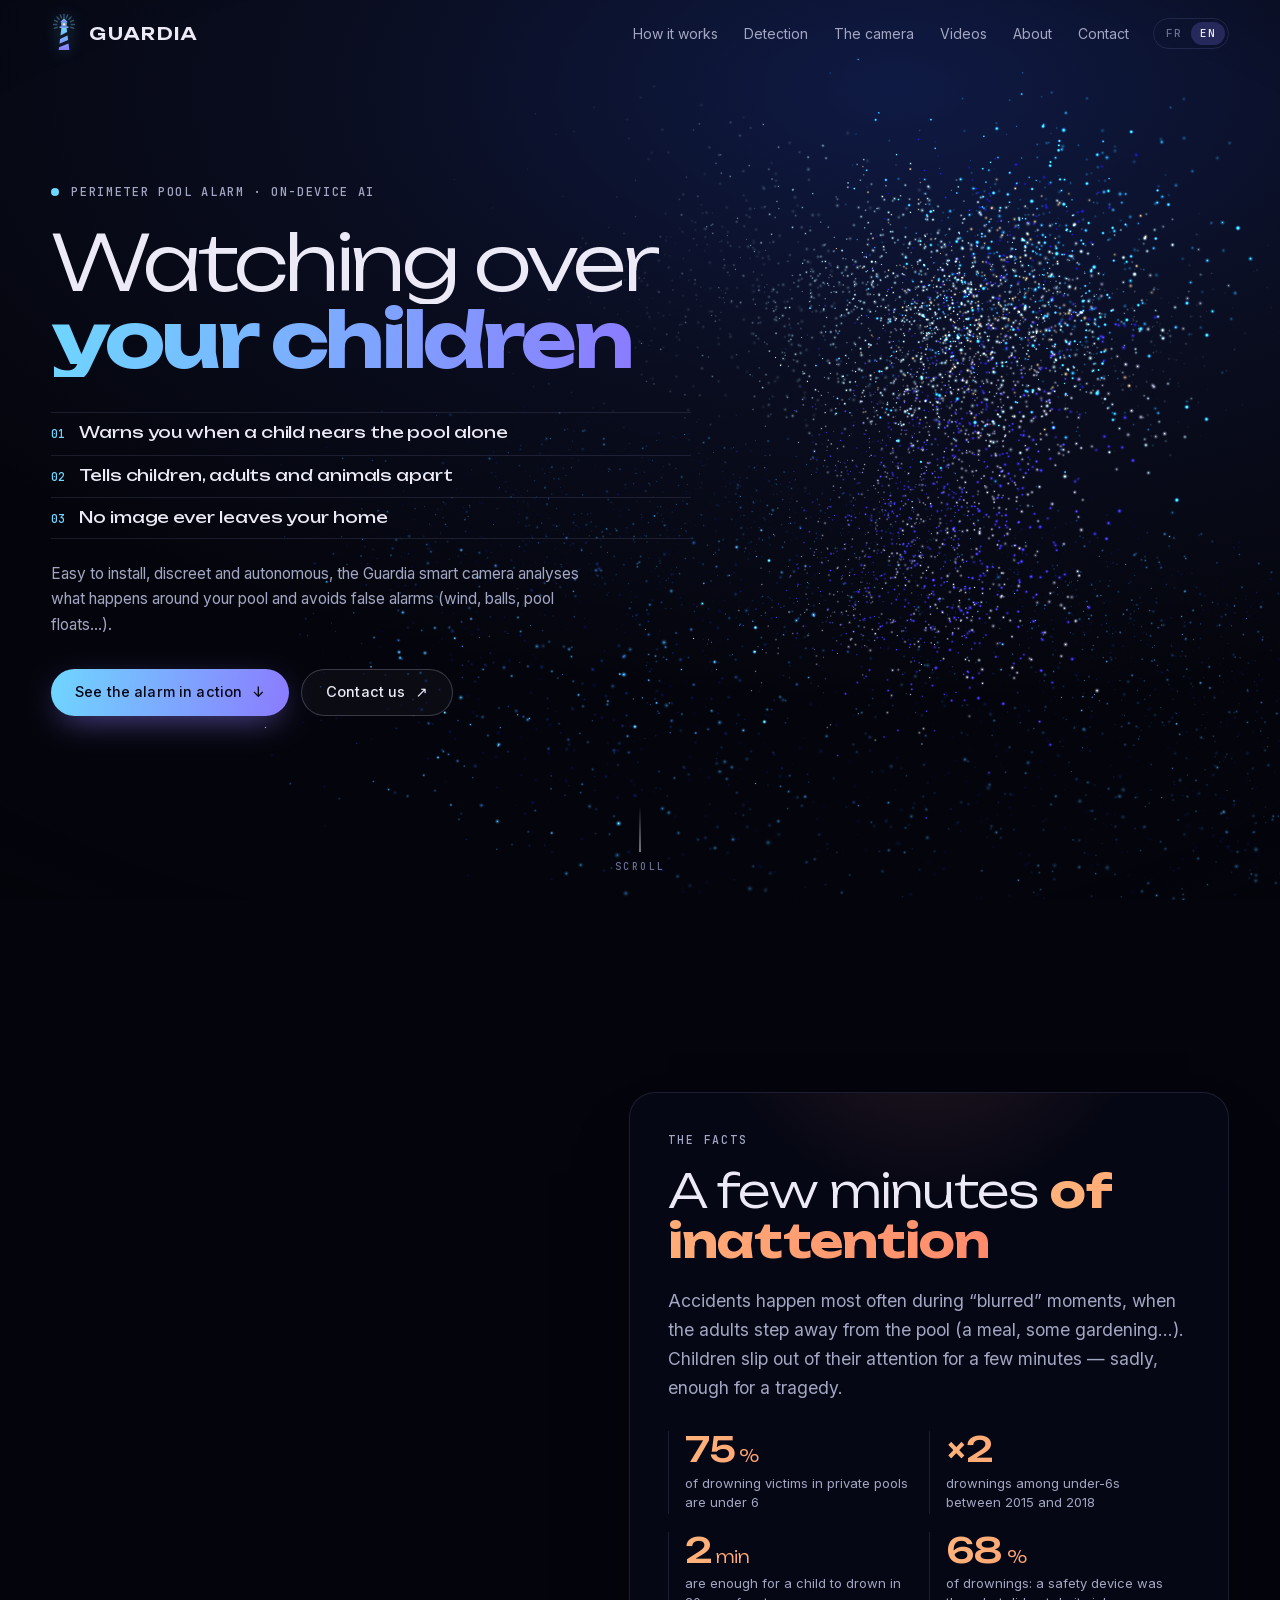
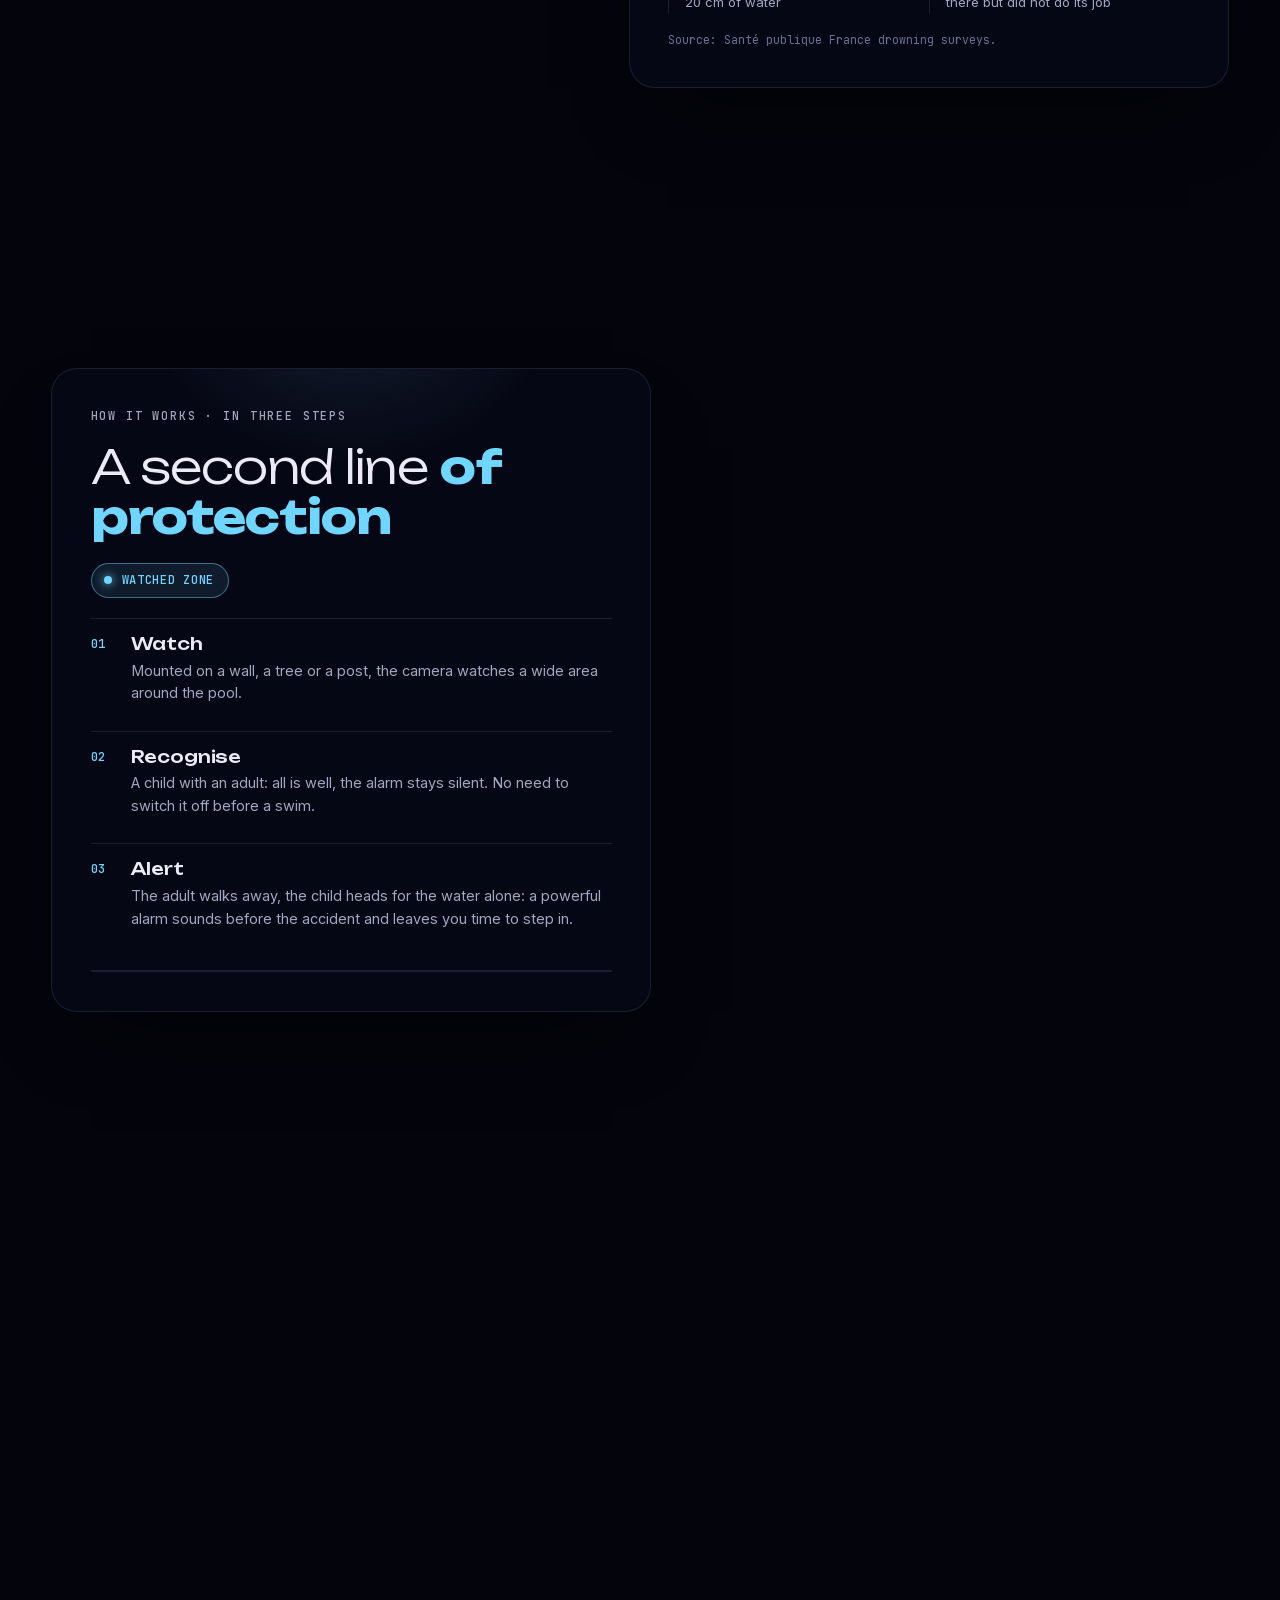
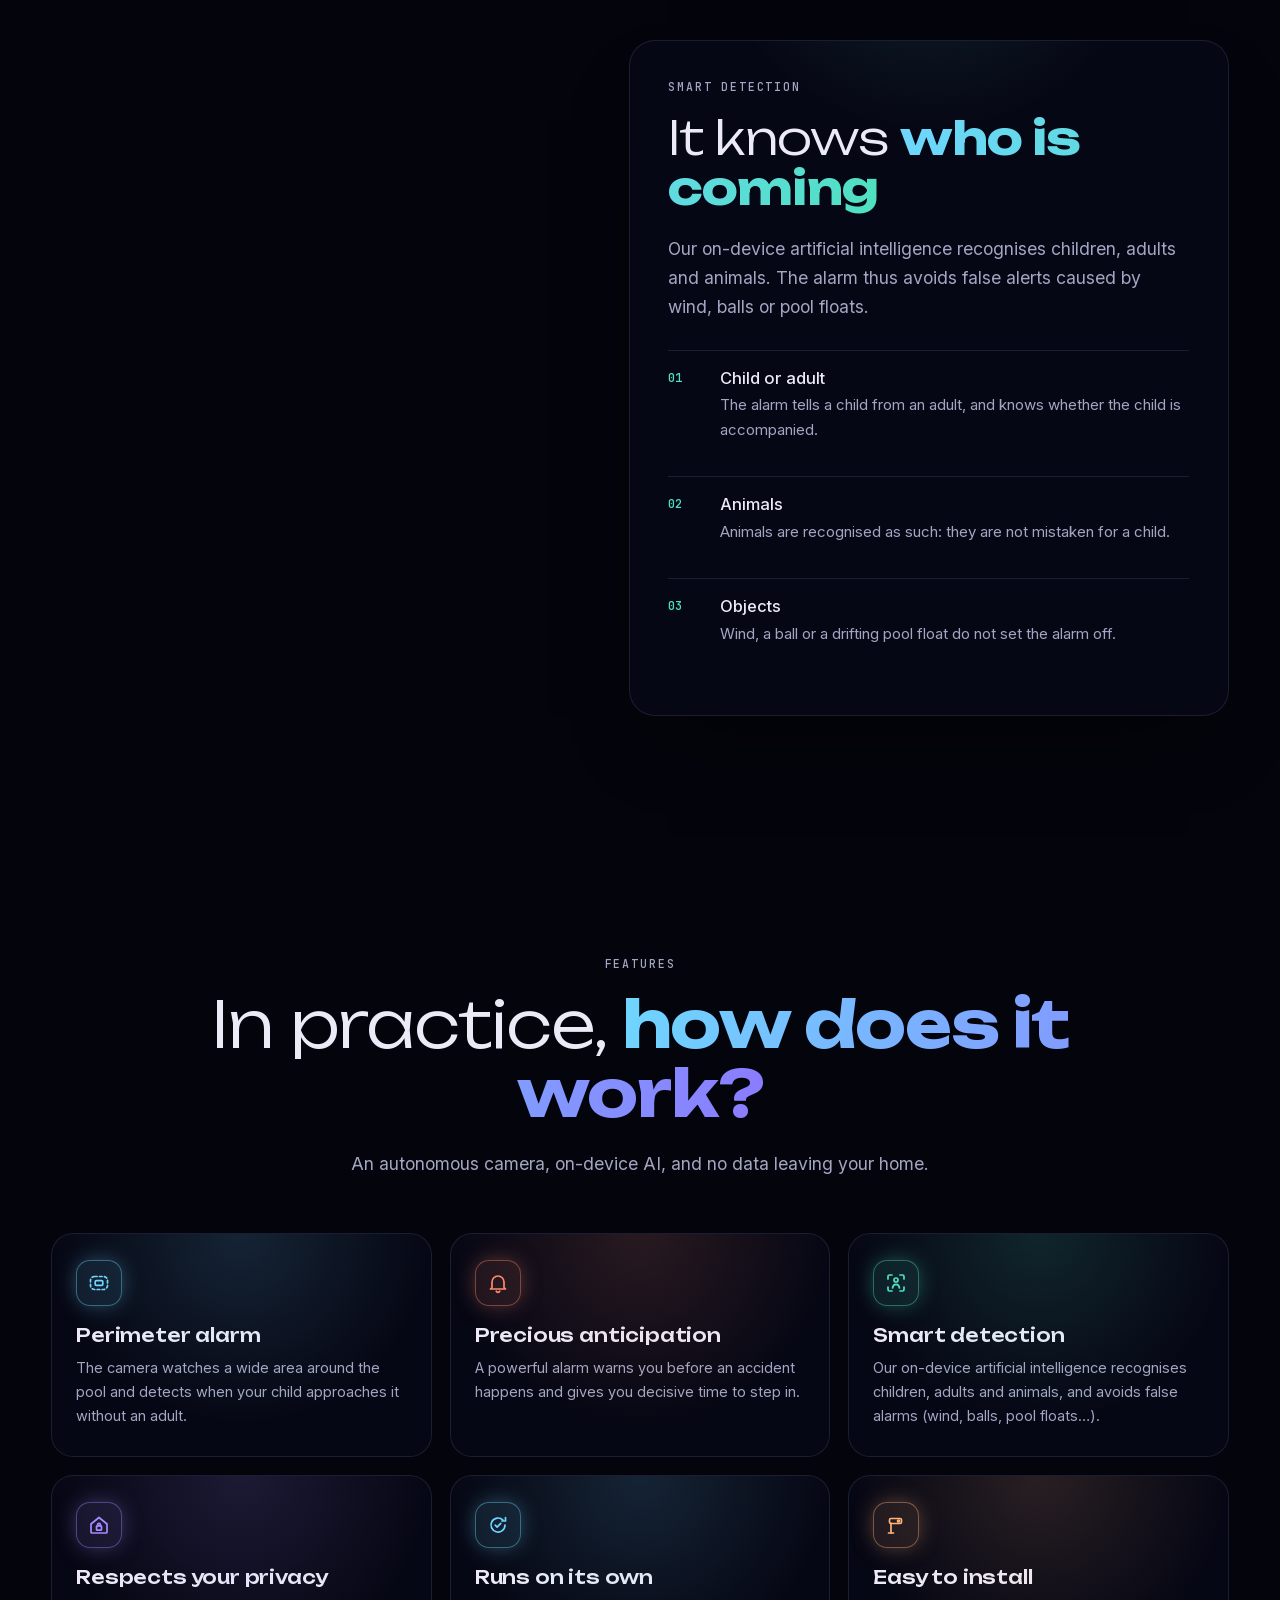
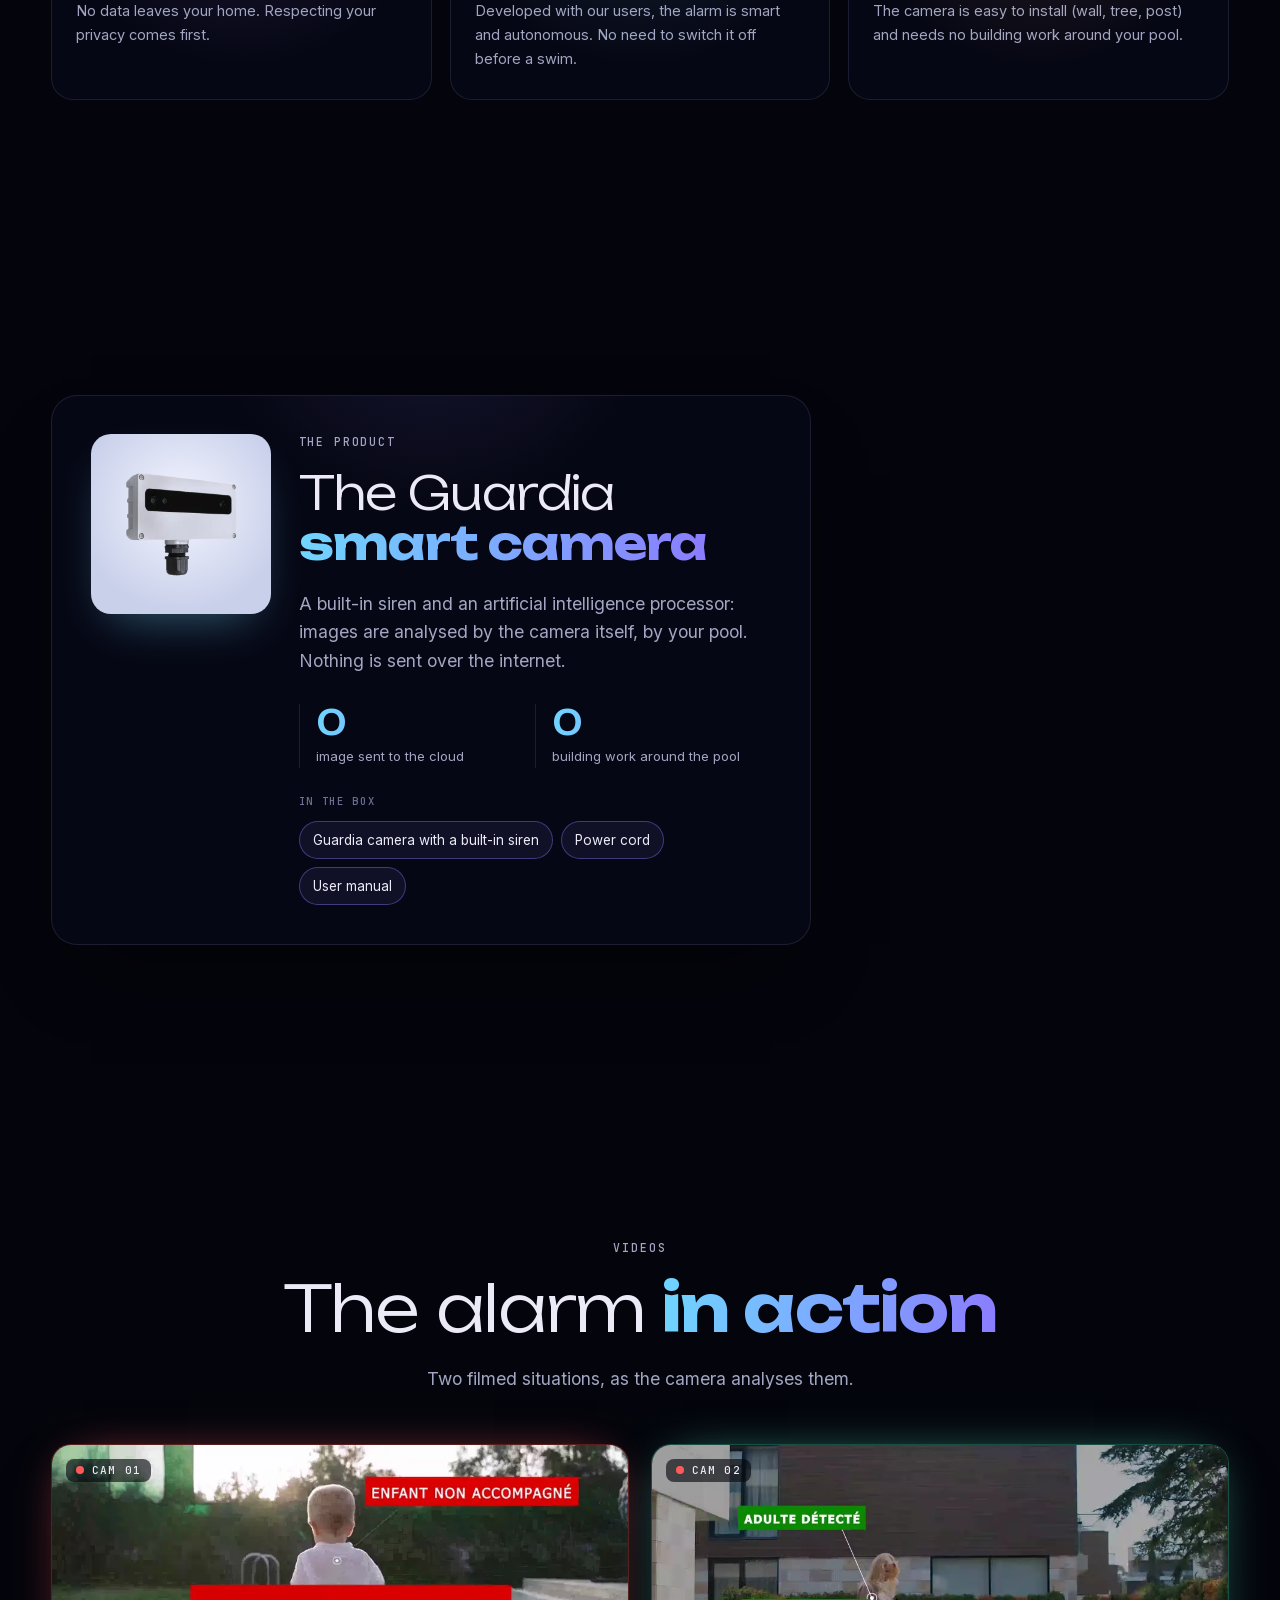
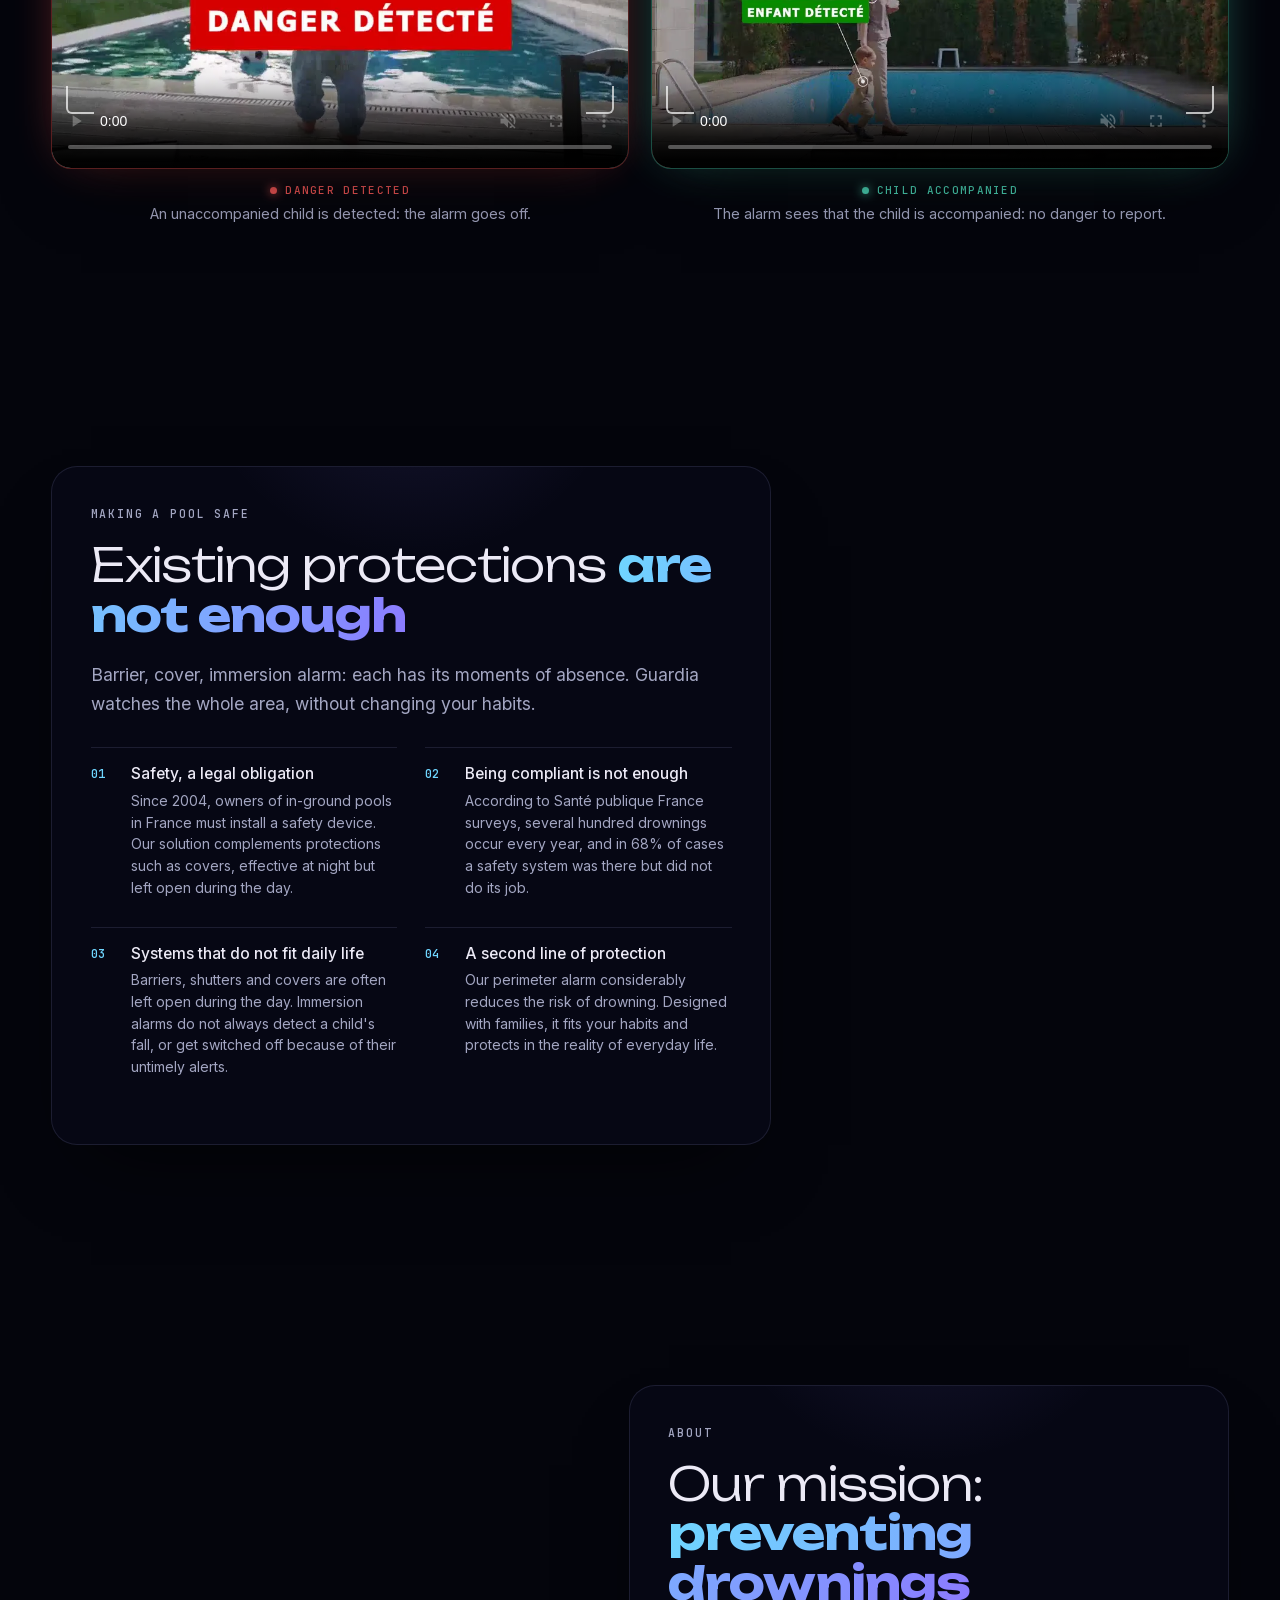
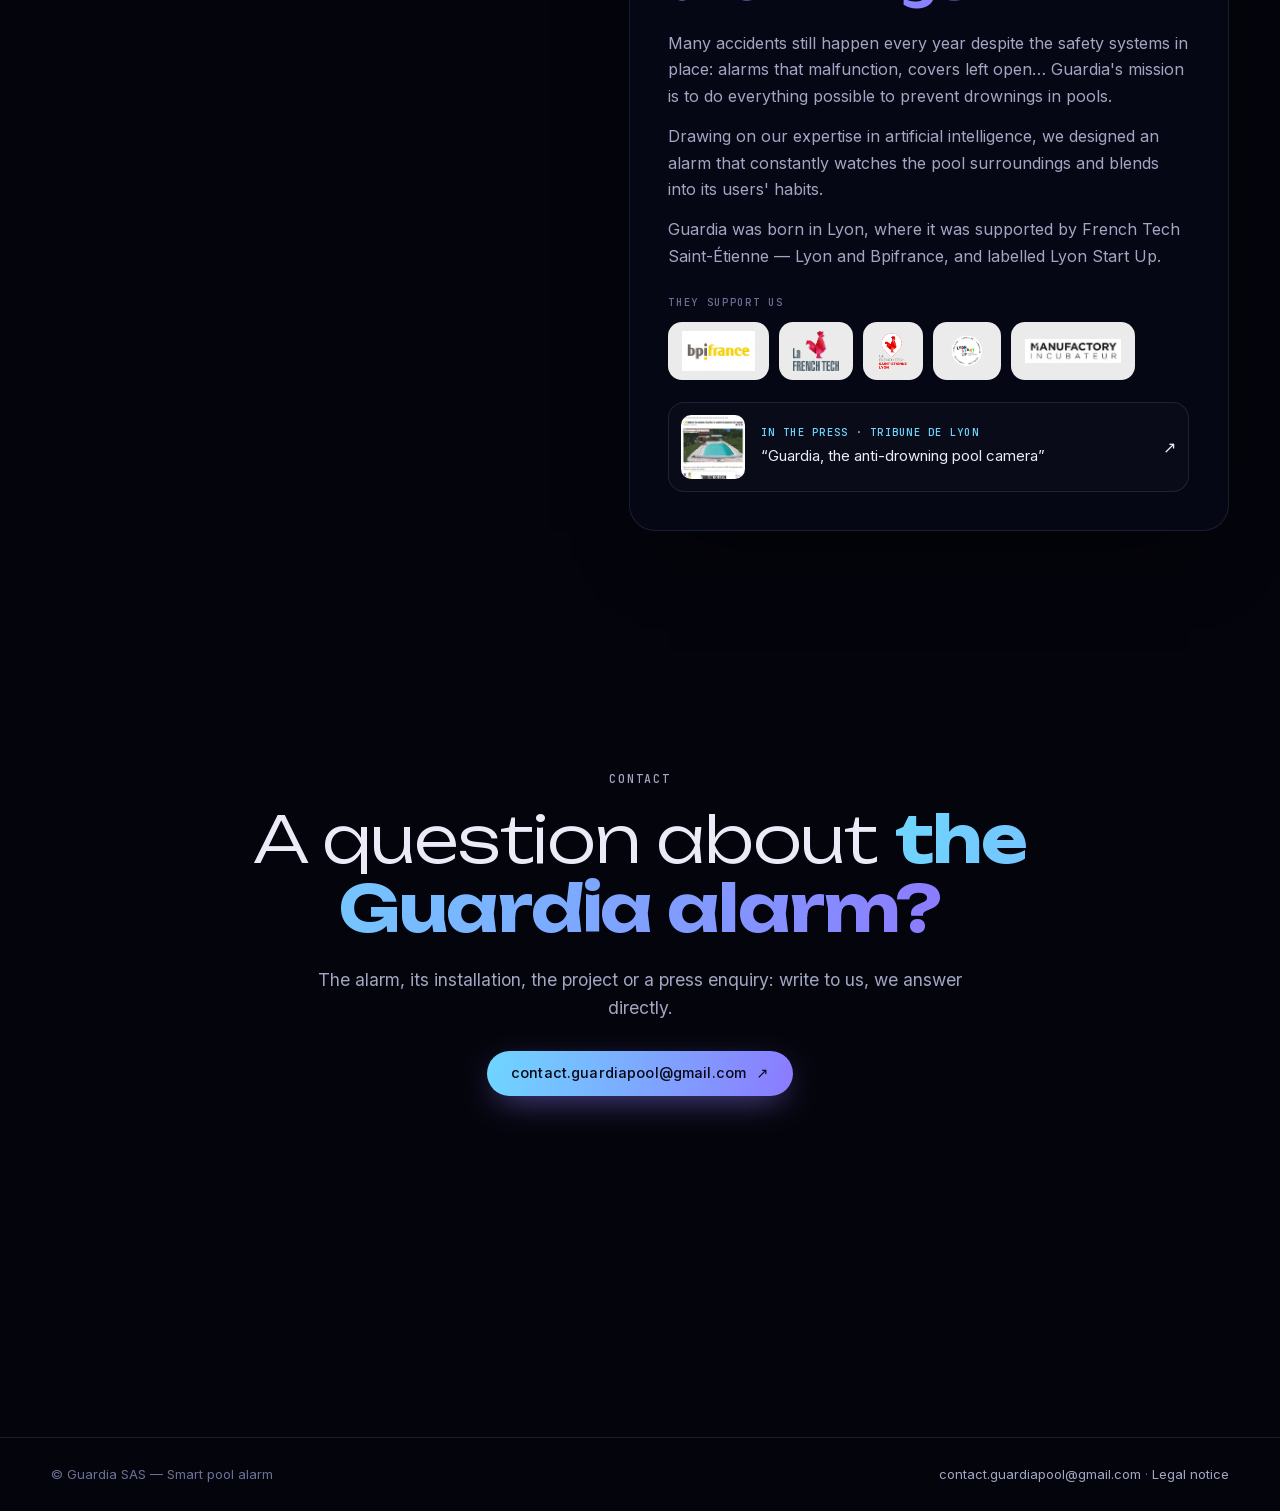
==== commit 4c5e53c3: "Legal notice without address or phone; detection told without the technology; born in Lyon Co-Author" ====
--- a/index.html
+++ b/index.html
@@ -148,18 +148,18 @@
           <div class="services">
             <div class="service">
               <span class="svc-num">01</span>
-              <h3 data-i18n="dt1.t">Caméra stéréo</h3>
-              <p data-i18n="dt1.p">Deux objectifs mesurent la distance de chaque point de la scène, comme nos deux yeux.</p>
+              <h3 data-i18n="dt1.t">Enfant ou adulte</h3>
+              <p data-i18n="dt1.p">L'alarme distingue un enfant d'un adulte, et sait si l'enfant est accompagné.</p>
             </div>
             <div class="service">
               <span class="svc-num">02</span>
-              <h3 data-i18n="dt2.t">Estimation de pose</h3>
-              <p data-i18n="dt2.p">Un réseau de neurones repère le squelette de chaque personne : tête, épaules, hanches, genoux.</p>
+              <h3 data-i18n="dt2.t">Animaux</h3>
+              <p data-i18n="dt2.p">Les animaux sont reconnus comme tels : ils ne sont pas pris pour un enfant.</p>
             </div>
             <div class="service">
               <span class="svc-num">03</span>
-              <h3 data-i18n="dt3.t">Taille réelle</h3>
-              <p data-i18n="dt3.p">Squelette et profondeur réunis donnent la taille réelle de chacun : c'est ainsi qu'un enfant se distingue d'un adulte.</p>
+              <h3 data-i18n="dt3.t">Objets</h3>
+              <p data-i18n="dt3.p">Le vent, un ballon ou une bouée qui dérive ne déclenchent pas l'alarme.</p>
             </div>
           </div>
         </div>
@@ -301,7 +301,7 @@
           <h2 class="title" data-i18n="ab.t">Notre mission : <em>éviter les noyades</em></h2>
           <p data-i18n="ab.p1">De nombreux accidents surviennent encore chaque année malgré les systèmes de sécurité en place : alarmes qui dysfonctionnent, couvertures et bâches laissées ouvertes… La mission de Guardia est de tout mettre en œuvre pour éviter les noyades dans les piscines.</p>
           <p data-i18n="ab.p2">Grâce à notre expertise en intelligence artificielle, nous avons conçu une alarme qui surveille en permanence les abords de la piscine et se fond dans les habitudes de ses utilisateurs.</p>
-          <p data-i18n="ab.p3">Guardia est née à Lyon, accompagnée par la French Tech Saint-Étienne — Lyon et Bpifrance, et labellisée Lyon Start Up.</p>
+          <p data-i18n="ab.p3">Guardia est née à Lyon, où elle a été accompagnée par la French Tech Saint-Étienne — Lyon et Bpifrance, et labellisée Lyon Start Up.</p>
           <p class="kicker small" data-i18n="ab.pk">Ils nous accompagnent</p>
           <ul class="partners">
               <li><img src="assets/img/BPI-France.webp" alt="Bpifrance" loading="lazy"></li>
